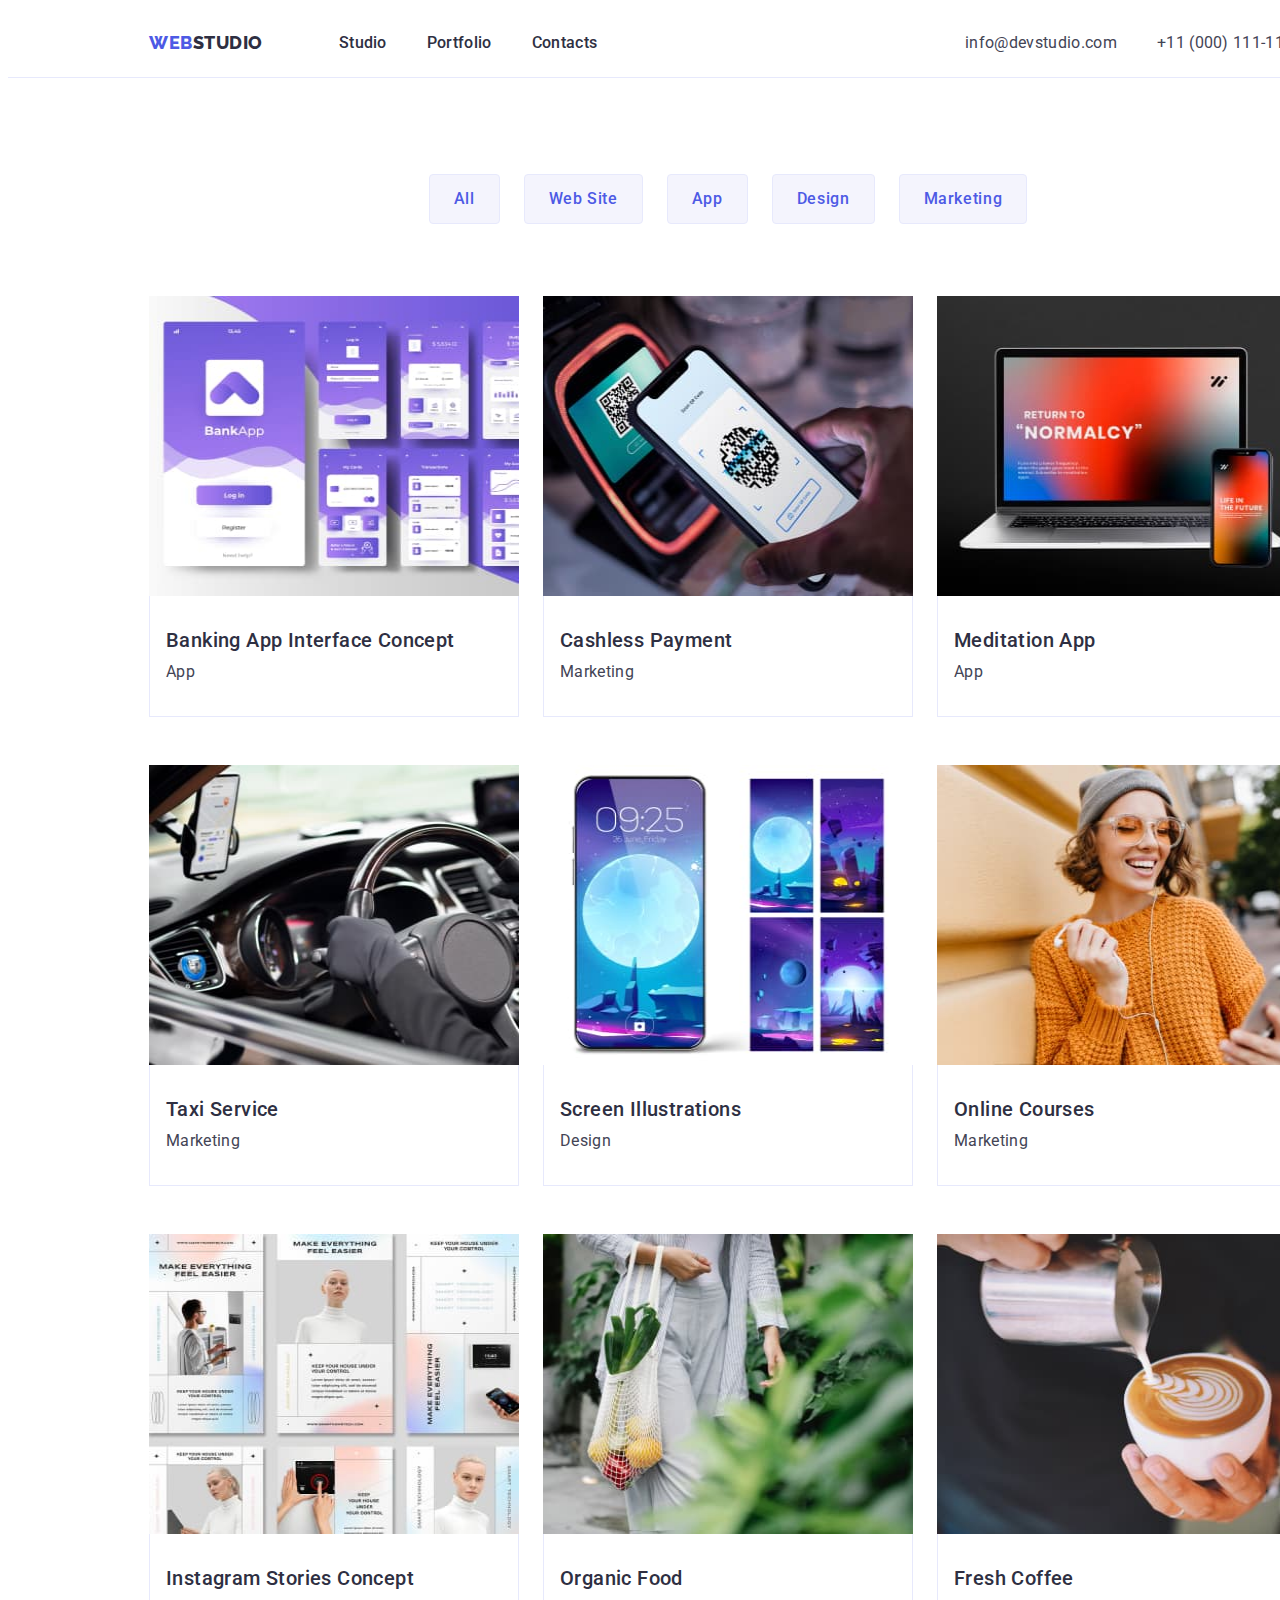
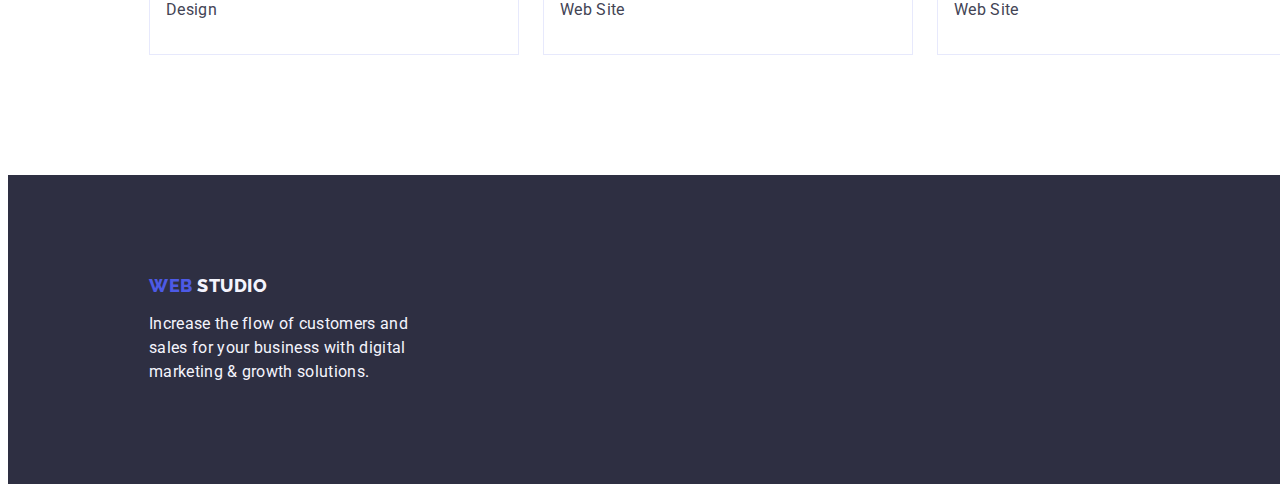
==== portfolio.html @ 7fe87ee4 "StartHW4" ====
<!DOCTYPE html>
<html lang="en">
  <head>
    <meta charset="UTF-8" />
    <meta http-equiv="X-UA-Compatible" content="IE=edge" />
    <meta name="viewport" content="width=a, initial-scale=1.0" />
    <title>Portfolio</title>
    <link rel="preconnect" href="https://fonts.googleapis.com" />
    <link rel="preconnect" href="https://fonts.gstatic.com" crossorigin />
    <link
      href="https://fonts.googleapis.com/css2?family=Raleway:wght@800&family=Roboto:wght@400;500;700;900&display=swap"
      rel="stylesheet"
    />
    <link
      rel="stylesheet"
      href="https://cdnjs.cloudflare.com/ajax/libs/modern-normalize/2.0.0/modern-normalize.min.css"
      integrity="sha512-4xo8blKMVCiXpTaLzQSLSw3KFOVPWhm/TRtuPVc4WG6kUgjH6J03IBuG7JZPkcWMxJ5huwaBpOpnwYElP/m6wg=="
      crossorigin="anonymous"
      referrerpolicy="no-referrer"
    />
    <link rel="stylesheet" href="./css/styles.css" />
  </head>
  <body>
    <header class="header">
      <div class="container header-container">
        <nav class="header-navigation">
          <a class="header-logo link" href="./portfolio.html"
            >Web <span class="header-logo-span">Studio</span></a
          >
          <ul class="header-list list">
            <li><a class="header-link link" href="./index.html">Studio</a></li>
            <li>
              <a class="header-link link" href="./portfolio.html">Portfolio</a>
            </li>
            <li><a class="header-link link" href="">Contacts</a></li>
          </ul>
        </nav>
        <address class="header-contacts">
          <ul class="header-contacts-list list">
            <li>
              <a
                class="header-contact-link link"
                href="mailto:info@devstudio.com"
                >info@devstudio.com</a
              >
            </li>
            <li>
              <a class="header-contact-link link" href="tel:+110001111111"
                >+11 (000) 111-11-11</a
              >
            </li>
          </ul>
        </address>
      </div>
    </header>
    <main>
      <section class="portfolio-section">
        <div class="container">
          <h1 class="vissually-hidden" >Navigation</h1>
          <ul class="portfolio-list-btn list">
            <li>
              <button type="button" class="portfolio-btn">All</button>
            </li>
            <li>
              <button type="button" class="portfolio-btn">Web Site</button>
            </li>
            <li>
              <button type="button" class="portfolio-btn">App</button>
            </li>
            <li>
              <button type="button" class="portfolio-btn">Design</button>
            </li>
            <li>
              <button type="button" class="portfolio-btn">Marketing</button>
            </li>
          </ul>

          <ul class="portfolio-list list">
            <li class="item" >
              <a href="" class="link">
                <img
                  src="./images/portfoliosect2img1.jpg"
                  alt="Banking App"
                  width="360"
                  height="300"
                />
                <div class="portfolio-list-item" >
                <h2 class="portfolio-bottom-title">
                  Banking App Interface Concept
                </h2>
                <p class="portfolio-text">App</p>
              </div>
              </a>
            </li>
            <li class="item" >
              <a href="" class="link">
                <img
                  src="./images/portfoliosect2img2.jpg"
                  alt="Cashless Payment"
                  width="360"
                  height="300"
                />
                <div class="portfolio-list-item" >
                <h2 class="portfolio-bottom-title">Cashless Payment</h2>
                <p class="portfolio-text">Marketing</p>
              </div>
              </a>
            </li>
            <li class="item" >
              <a href="" class="link">
                <img
                  src="./images/portfoliosect2img3.jpg"
                  alt="Meditation App"
                  width="360"
                  height="300"
                />
                <div class="portfolio-list-item" >
                <h2 class="portfolio-bottom-title">Meditation App</h2>
                <p class="portfolio-text">App</p>
              </div>
              </a>
            </li>
            <li class="item" >
              <a href="" class="link">
                <img
                  src="./images/portfoliosect3img1.jpg"
                  alt="Taxi Service"
                  width="360"
                  height="300"
                />
                <div class="portfolio-list-item" >
                <h2 class="portfolio-bottom-title">Taxi Service</h2>
                <p class="portfolio-text">Marketing</p>
              </div>
              </a>
            </li>
            <li class="item" >
              <a href="" class="link">
                <img
                  src="./images/portfoliosect3img2.jpg"
                  alt="Screen Illustrations"
                  width="360"
                  height="300"
                />
                <div class="portfolio-list-item" >
                <h2 class="portfolio-bottom-title">Screen Illustrations</h2>
                <p class="portfolio-text">Design</p>
              </div>
              </a>
            </li>
            <li class="item" >
              <a href="" class="link">
                <img
                  src="./images/portfoliosect3img3.jpg"
                  alt="Online Courses"
                  width="360"
                  height="300"
                />
                <div class="portfolio-list-item" >
                <h2 class="portfolio-bottom-title">Online Courses</h2>
                <p class="portfolio-text">Marketing</p>
              </div>
              </a>
            </li>
            <li class="item" >
              <a href="" class="link">
                <img
                  src="./images/portfoliosect4img1.jpg"
                  alt="Design"
                  width="360"
                  height="300"
                />
                <div class="portfolio-list-item" >
                <h2 class="portfolio-bottom-title">
                  Instagram Stories Concept
                </h2>
                <p class="portfolio-text">Design</p>
              </div>
              </a>
            </li>
            <li class="item" >
              <a href="" class="link">
                <img
                  src="./images/portfoliosect4img2.jpg"
                  alt="Web Site"
                  width="360"
                  height="300"
                />
                <div class="portfolio-list-item" >
                <h2 class="portfolio-bottom-title">Organic Food</h2>
                <p class="portfolio-text">Web Site</p>
              </div>
              </a>
            </li>
            <li class="item" >
              <a href="" class="link">
                <img
                  src="./images/portfoliosect4img3.jpg"
                  alt="Web Site"
                  width="360"
                  height="300"
                />
                <div class="portfolio-list-item" >
                <h2 class="portfolio-bottom-title">Fresh Coffee</h2>
                <p class="portfolio-text">Web Site</p>
              </div>
              </a>
            </li>
          </ul>
        </div>
      </section>
    </main>
    <footer class="footer">
      <div class="container">
        <a class="footer-logo link" href="./index.html"
          >Web <span class="footer-logo-span">Studio</span></a
        >
        <p class="footer-text">
          Increase the flow of customers and sales for your business with
          digital marketing & growth solutions.
        </p>
      </div>
    </footer>
  </body>
</html>
---- css/styles.css ----
body{
    font-family: 'Roboto', sans-serif;
    color: #434455;
    background-color: #ffffff;
    width: 1440px;

}

:root{
    --first-title-color: #2E2F42;
    --logo-color: #404BBF;
    --page-color: #ffffff;
    --background-color: #F4F4FD;
    --btn-color:#4D5AE5;
    --text-color:#434455;

}
.container{
width: 1158px;
padding-left: 15px;
padding-right: 15px;
margin: 0 auto;
}
p,
h1,
h2,
h3,
h4,
h5,
h6 {
  margin: 0;
}

ul,
ol {
  margin: 0;
  padding: 0;
}
.vissually-hidden{
    position: absolute;
    width: 1px;
    height: 1px;
    margin: -1px;
    border: 0;
    padding: 0;
    white-space: nowrap;
    clip-path: inset(100%);
    clip: rect(0 0 0 0);
    overflow: hidden;
}
img{
    display: block;
    min-width: 100%;
    min-height: auto;
}


/** ----------------------------------HEADER ---------------------------**/
.header-container{
    display: flex;
    align-items: center;
   
}
.header-navigation{
    display: flex;
    align-items: center;
}
.header{
    border-bottom: 1px solid #e7e9fc;
}

.header-list{
    display: flex;
    flex-direction: row;
    align-items: flex-start;
    padding: 0px;
    gap: 40px;
}

.header-logo{
    font-family: 'Raleway', sans-serif;
    font-weight: 800;
    font-size: 18px;
    line-height: 1.17;
    letter-spacing: 0.03em;
    text-transform: uppercase;
    display: flex;
    align-items: center;
    color: var(--btn-color);
    margin-right: 76px;
    margin-bottom: 24px;
    margin-top: 24px;
}


.header-logo-span{
    font-family: 'Raleway', sans-serif;
    font-weight: 800;
    font-size: 18px;
    line-height: 1.17;
    letter-spacing: 0.03em;
    text-transform: uppercase;
    display: flex;
    align-items: center;
    color: var(--first-title-color);
}
.link{
    text-decoration: none;
}
.list{
    list-style: none;  
}
.header-link{
    font-weight: 500;
    font-size: 16px;
    line-height: 1.50;
    letter-spacing: 0.02em;
    color: var(--first-title-color);
    padding-top: 24px;
    padding-bottom: 24px;
}
.header-link:hover{
    color: var(--logo-color);
}
.header-link:focus{
    color:var(--logo-color); 
}

.header-contacts{
    font-style: normal;
    margin-left: auto;
}
.header-contact-link{
font-size: 16px;
line-height: 1.50;
letter-spacing: 0.02em;
color: var(--text-color);
padding-top: 24px;
padding-bottom: 24px;
}
.header-contacts-list{
    display: flex;
    gap: 40px;

}
.header-contact-link:hover{
    color:var(--logo-color); 
}
.header-contact-link:focus{
    color:var(--logo-color); 
}

/* First section solution */

.solutions-section{

background-color: var(--first-title-color);
padding-top: 188px;
padding-bottom: 188px;
background-image: url(../images/StudioBG.jpg);
}

.solutions-title{
    font-size: 56px;
    line-height: 1.07;
    text-align: center;
    letter-spacing: 0.02em;
    color:var(--page-color);
    max-width: 496px;
    min-height: 120px;
margin-right: auto;
margin-left: auto;
margin-bottom: 48px;
}
.solutions-container{
display: flex;
flex-direction: column;

}

.solutions-btn{
    font-family: 'Roboto', sans-serif;
    font-weight: 500;
    font-size: 16px;
    line-height: 1.5;
    align-items: center;
    letter-spacing: 0.04em;
    color:#ffffff;
    background-color: var(--btn-color);
    cursor: pointer;
    min-width: 169px;
    height: 56px;
    margin-right: auto;
margin-left: auto;
border-radius: 4px;
border: none;
}
.solutions-btn:hover{
    background-color:var(--logo-color);
}
.solutions-btn:focus{
    background-color:var(--logo-color);
}

/* Section-Values */

.values-section{
    padding-top: 120px;
    padding-bottom: 120px;

}
.values-paragraph-list{
    width: calc((100% - 72px) / 4); 
}
.values-list{

    display: flex;
    gap: 24px;

}

.values-title{
    font-weight: 500;
    font-size: 20px;
    line-height: 1.2;
    letter-spacing: 0.02em;
    color: var(--first-title-color);
    margin-bottom: 8px;
}
.values-text{
    font-size: 16px;
    line-height: 1.5;
    letter-spacing: 0.02em;
    color: var(--text-color);

}

/* Section-ABOUT */

.about-section{
    padding-bottom: 120px;
}

.about-title{
font-size: 36px;
line-height: 1.11;
text-transform: capitalize;
text-align: center;
letter-spacing: 0.02em;
color: #2E2F42;
margin-bottom: 72px;
}

.about-list{
    display: flex;
    gap: 24px;
}
.about-item{
    width: calc((100% - 48px) / 3);  
}



/* Section-OUR Team */


.team-section{
    background:var(--background-color);  
}

.team-top-title{
font-size: 36px;
line-height: 1.11;
text-align: center;
letter-spacing: 0.02em;
text-transform: capitalize;
color: var(--first-title-color);
margin-bottom: 72px;
}
.team-bottom-title{
    font-weight: 500;
    font-size: 20px;
    line-height: 1.20;
    text-align: center;
    letter-spacing: 0.02em;
    color: var(--first-title-color);
    margin-bottom: 8px;

}
.team-profession-text{
    font-size: 16px;
    line-height: 1.5;
    text-align: center;
    letter-spacing: 0.02em;
    color: var(--text-color);
    
}
.team-background-photo{
background:var(--page-color);
}
.team-list{
display: flex;
gap: 24px;
}
.team-background-photo{
    border-radius: 0px 0px 4px 4px;
    width: calc((100% - 72px) / 4);    
}
.team-section{
    padding-bottom: 120px;
    padding-top: 120px;
}

.team-list-container{
padding: 32px 16px;
}

/* Footer */

.footer{
background-color: var(--first-title-color);
padding-top: 100px;
padding-bottom: 100px;
}


.footer-logo{
    font-family: 'Raleway', sans-serif;
    font-weight: 800;
    font-size: 18px;
    line-height: 1.17;
    display: flex;
    align-items: center;
    letter-spacing: 0.03em;
    text-transform: uppercase;
    color:var(--btn-color);
    margin-bottom: 16px;
    display: inline-block;
}
.footer-logo-span{
    font-family: 'Raleway';
    font-weight: 800;
    font-size: 18px;
    line-height: 1.17;
    display: flex;
    align-items: center;
    letter-spacing: 0.03em;
    text-transform: uppercase;
    color: var(--background-color);
    display: inline-block;
}
.footer-text{
    font-size: 16px;
    line-height: 1.5;
    letter-spacing: 0.02em;
    color:var(--background-color);
    width: 264px;
min-height: 72px;
}


/* Portfolio */

/* portfolio-btn */

.portfolio-btn{
    font-family: 'Roboto', sans-serif;
 font-weight: 500;
font-size: 16px;
line-height: 1.5 ;
display: flex;
flex-direction: row;
justify-content: center;
align-items: center;
padding: 12px 24px;
text-align: center;
letter-spacing: 0.04em;
color: var(--btn-color);
background:var(--background-color);
cursor: pointer;
border: 1px solid #E7E9FC;
border-radius: 4px;
}
.portfolio-list-btn{
display: flex;
flex-direction: row;
align-items: flex-start;
padding: 0px;
gap: 24px;
justify-content: center;
margin-bottom: 72px;
}
.portfolio-btn:hover{
background-color: #404BBF;
color: #ffffff;
border: 1px solid transparent;

}
.portfolio-btn:focus{
background-color: #404BBF;
color: #ffffff;
border: 1px solid transparent;

}
.portfolio-section{
    padding-top: 96px;
    padding-bottom: 120px;
}


.portfolio-bottom-title{
font-weight: 500;
font-size: 20px;
line-height: 1.20;
letter-spacing: 0.02em;
color: var(--first-title-color);
margin-bottom: 8px;
}
.portfolio-text{
    font-size: 16px;
    line-height: 1.50;
    letter-spacing: 0.02em;
    color: var(--text-color);
}
.portfolio-list{
    display: flex;
    flex-wrap: wrap;
    grid-gap: 48px 24px;

}
.item{
    width: calc((100% - 48px) / 3);
}
.portfolio-list-item{
padding: 32px 16px;
border: 1px solid #e7e9fc; 
border-top: none;
}
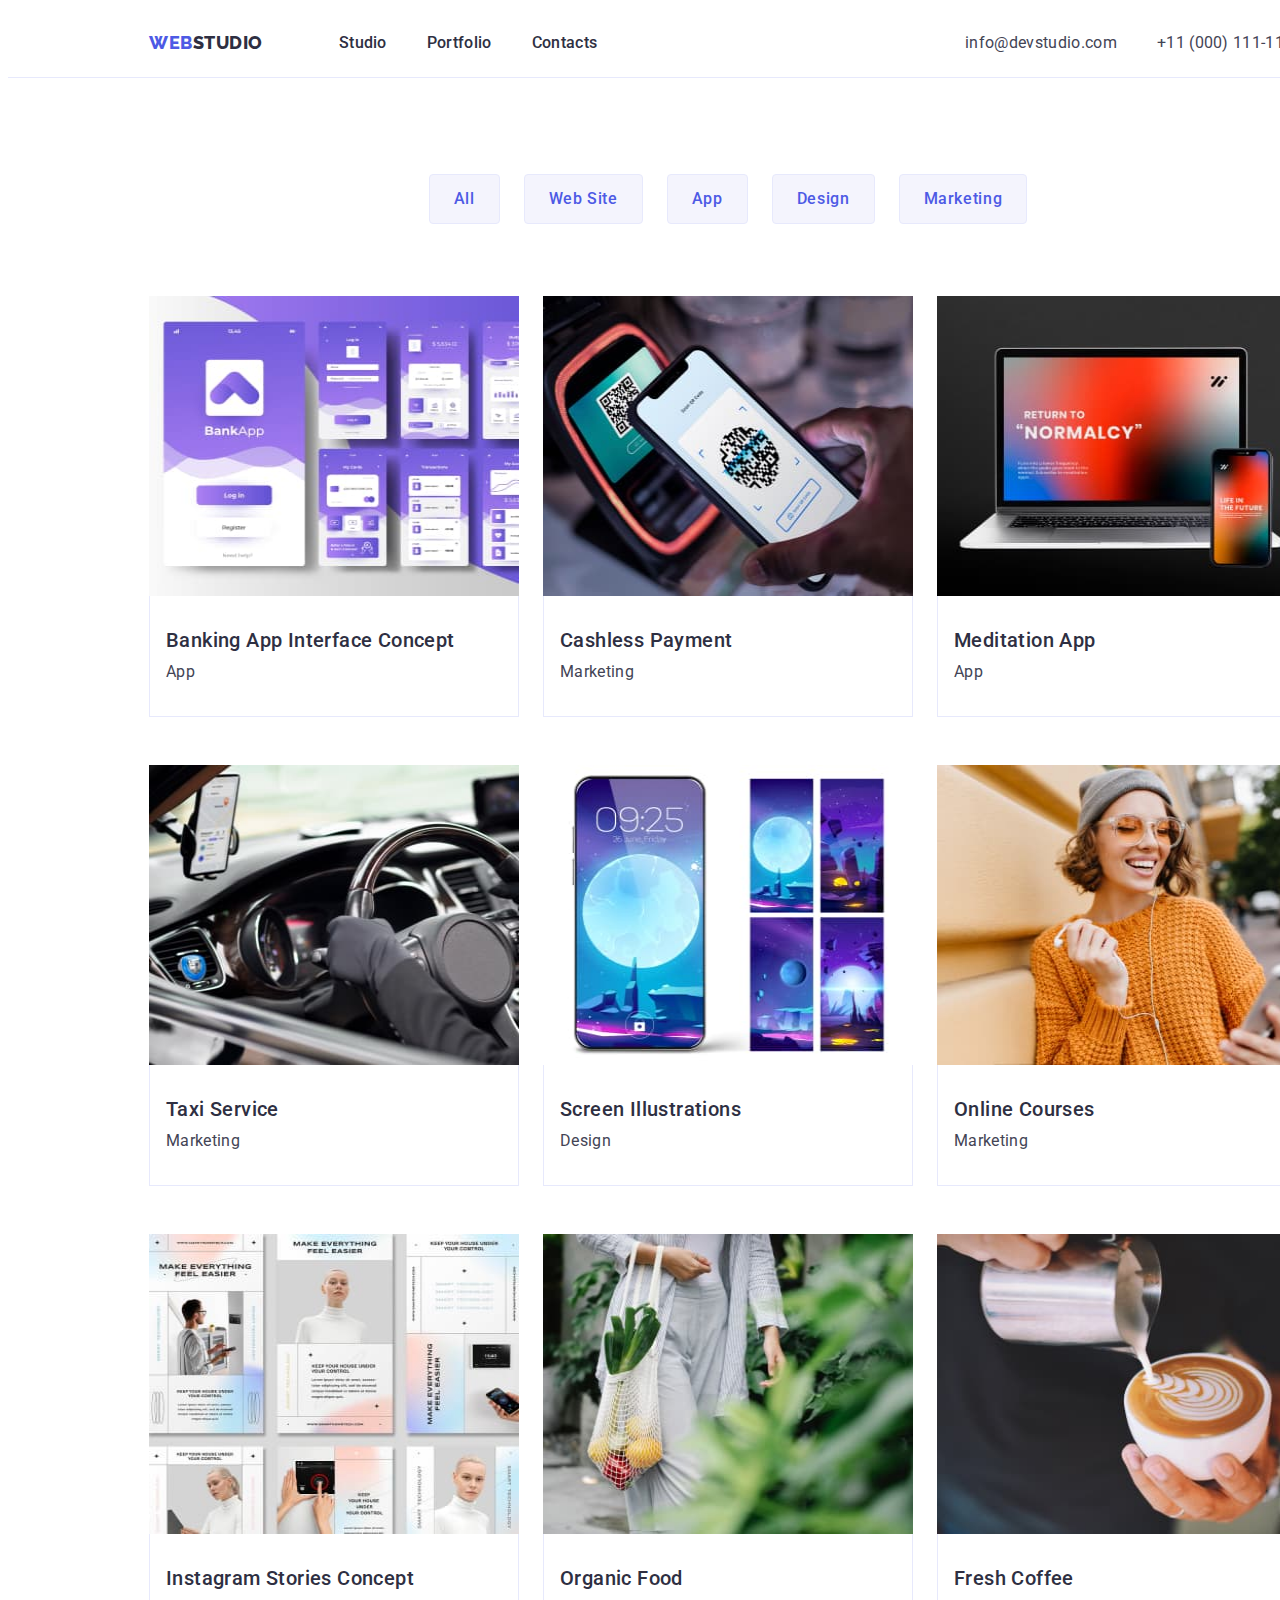
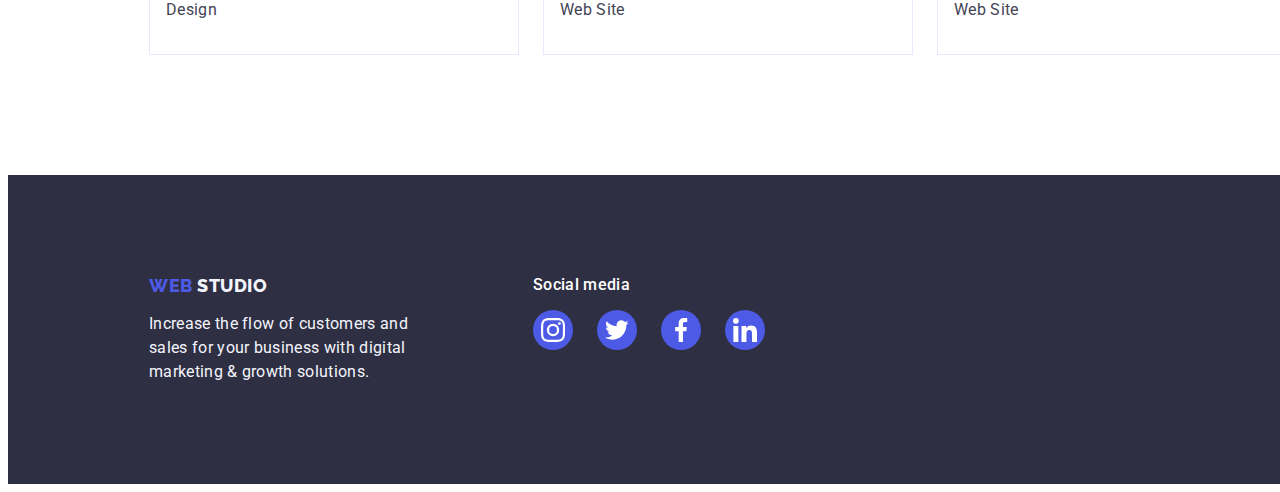
==== commit fd2d4218: "Final2" ====
--- a/portfolio.html
+++ b/portfolio.html
@@ -211,14 +211,49 @@
       </section>
     </main>
     <footer class="footer">
-      <div class="container">
-        <a class="footer-logo link" href="./index.html"
-          >Web <span class="footer-logo-span">Studio</span></a
-        >
-        <p class="footer-text">
-          Increase the flow of customers and sales for your business with
-          digital marketing & growth solutions.
-        </p>
+      <div class="container footer-container">
+        <div>
+          <a class="footer-logo link" href="./portfolio.html"
+            >Web <span class="footer-logo-span">Studio</span></a
+          >
+          <p class="footer-text">
+            Increase the flow of customers and sales for your business with
+            digital marketing & growth solutions.
+          </p>
+        </div>
+        <div class="social-div">
+          <h3 class="footer-social-title">Social media</h3>
+          <ul class="footer-logo-list list">
+            <li class="footer-list-item">
+              <a href="" class="footer-link link">
+                <svg class="footer-logo-social" width="24" height="24">
+                  <use href="./images/icons.svg#icon-instagram"></use>
+                </svg>
+              </a>
+            </li>
+            <li class="footer-list-item">
+              <a href="" class="footer-link link">
+                <svg class="footer-logo-social" width="24" height="24">
+                  <use href="./images/icons.svg#icon-twitter"></use>
+                </svg>
+              </a>
+            </li>
+            <li class="footer-list-item">
+              <a href="" class="footer-link link">
+                <svg class="footer-logo-social" width="24" height="24">
+                  <use href="./images/icons.svg#icon-facebook"></use>
+                </svg>
+              </a>
+            </li>
+            <li class="footer-list-item">
+              <a href="" class="footer-link link">
+                <svg class="footer-logo-social" width="24" height="24">
+                  <use href="./images/icons.svg#icon-linkedin"></use>
+                </svg>
+              </a>
+            </li>
+          </ul>
+        </div>
       </div>
     </footer>
   </body>
--- a/css/styles.css
+++ b/css/styles.css
@@ -154,11 +154,11 @@
 /* First section solution */
 
 .solutions-section{
-
-background-color: var(--first-title-color);
 padding-top: 188px;
 padding-bottom: 188px;
-background-image: url(../images/StudioBG.jpg);
+background-image: linear-gradient(rgba(46, 47, 66, 0.7), rgba(46, 47, 66, 0.7)), url(../images/StudioBG.jpg);
+background-repeat: no-repeat;
+
 }
 
 .solutions-title{
@@ -214,10 +214,21 @@
     width: calc((100% - 72px) / 4); 
 }
 .values-list{
-
     display: flex;
     gap: 24px;
-
+}
+.icon-container{
+width: 264px;
+height: 112px;
+background: #F4F4FD;
+border-radius: 4px;
+margin-bottom: 8px;
+display: flex;
+justify-content: center;
+align-content: center;
+}
+.values-icon{
+    align-self:center;
 }
 
 .values-title{
@@ -298,6 +309,8 @@
 }
 .team-background-photo{
 background:var(--page-color);
+box-shadow: 0px 1px 6px rgba(46, 47, 66, 0.08), 0px 1px 1px rgba(46, 47, 66, 0.16), 0px 2px 1px rgba(46, 47, 66, 0.08);
+border-radius: 0px 0px 4px 4px
 }
 .team-list{
 display: flex;
@@ -315,6 +328,84 @@
 .team-list-container{
 padding: 32px 16px;
 }
+.social-list{
+    display: flex;
+    justify-content: center;
+    align-content: center;
+    gap: 24px;
+    margin-top: 8px;
+
+}
+.social-list-item{
+width: 40px;
+height: 40px;
+}
+.social-link{
+    width: 100%;
+    height: 100%;
+    display: flex;
+    justify-content: center;
+    align-items: center;
+    border-radius: 50%;
+    background-color:#4D5AE5;
+}
+.social-icon{
+    fill: #F4F4FD;
+}
+.social-link:hover{
+    background-color: #31D0AA;
+}
+.social-link:focus{
+    background-color: #31D0AA;
+}
+
+/* Customers-section */
+
+.customer-section{
+ padding-top: 120px;
+padding-bottom: 120px;
+}
+.customer-title{
+    font-size: 36px;
+    line-height: 1,11;
+    text-align: center;
+    letter-spacing: 0.02em;
+    text-transform: capitalize;
+    color: #2E2F42;
+    margin-bottom: 72px;
+
+}
+.customer-list{
+    display: flex;
+    justify-content: center;
+    align-items: center;
+    gap: 24px;
+}
+.customers-list-icons{
+    width: 168px;
+    height: 88px;
+}
+.custumer-link{
+    width: 100%;
+    height: 100%;
+    display: flex;
+    justify-content: center;
+    align-items: center;
+    border: 1px solid #8E8F99;
+    border-radius: 4px;
+}
+.customers-icon { 
+fill:#8E8F99;
+
+}
+.custumer-link:hover{
+    border-color: #404BBF;
+}
+.custumer-link:hover .customers-icon{
+    fill: #404BBF;
+}
+
+
 
 /* Footer */
 
@@ -322,6 +413,9 @@
 background-color: var(--first-title-color);
 padding-top: 100px;
 padding-bottom: 100px;
+}
+.footer-container{
+    display: flex;
 }
 
 
@@ -358,6 +452,47 @@
     width: 264px;
 min-height: 72px;
 }
+.footer-social-title{
+    font-weight: 500;
+    font-size: 16px;
+    line-height: 1,5;
+    letter-spacing: 0.02em;
+    color: #FFFFFF;
+margin-bottom: 16px;
+}
+.social-div{
+    margin-left: 120px;
+}
+.footer-logo-list{
+    display: flex;
+    justify-content: start;
+    align-items: center;
+    gap: 24px;
+}
+.footer-list-item{
+    width: 40px;
+    height: 40px;
+}
+.footer-logo-social{
+    fill: #FFFFFF;
+}
+.footer-link{
+    width: 100%;
+    height: 100%;
+    display: flex;
+    justify-content: center;
+    align-items: center;
+    border-radius: 50%;
+    background-color:#4D5AE5;
+}
+.footer-link:hover{
+    background-color: #31D0AA;
+}
+.footer-link:focus{
+    background-color: #31D0AA;
+}
+
+
 
 
 /* Portfolio */
@@ -395,12 +530,16 @@
 background-color: #404BBF;
 color: #ffffff;
 border: 1px solid transparent;
+box-shadow: 0px 1px 6px rgba(46, 47, 66, 0.8), 0px 12px 12px rgba(46, 47, 66, 0.8), 0px 12px 12px rgba(46, 47, 66, 0.08);
+border-radius: 0px 0px 4px 4px
 
 }
 .portfolio-btn:focus{
 background-color: #404BBF;
 color: #ffffff;
 border: 1px solid transparent;
+box-shadow: 0px 1px 6px rgba(46, 47, 66, 0.8), 0px 36px 36px rgba(46, 47, 66, 0.8), 0px 36px 36px rgba(46, 47, 66, 0.08);
+border-radius: 0px 0px 4px 4px
 
 }
 .portfolio-section{
@@ -432,6 +571,10 @@
 .item{
     width: calc((100% - 48px) / 3);
 }
+.item:hover{
+    box-shadow: 0px 1px 6px rgba(46, 47, 66, 0.8), 0px 1px 1px rgba(46, 47, 66, 0.8), 0px 2px 1px rgba(46, 47, 66, 0.08);
+    border-radius: 0px 0px 4px 4px
+}
 .portfolio-list-item{
 padding: 32px 16px;
 border: 1px solid #e7e9fc; 
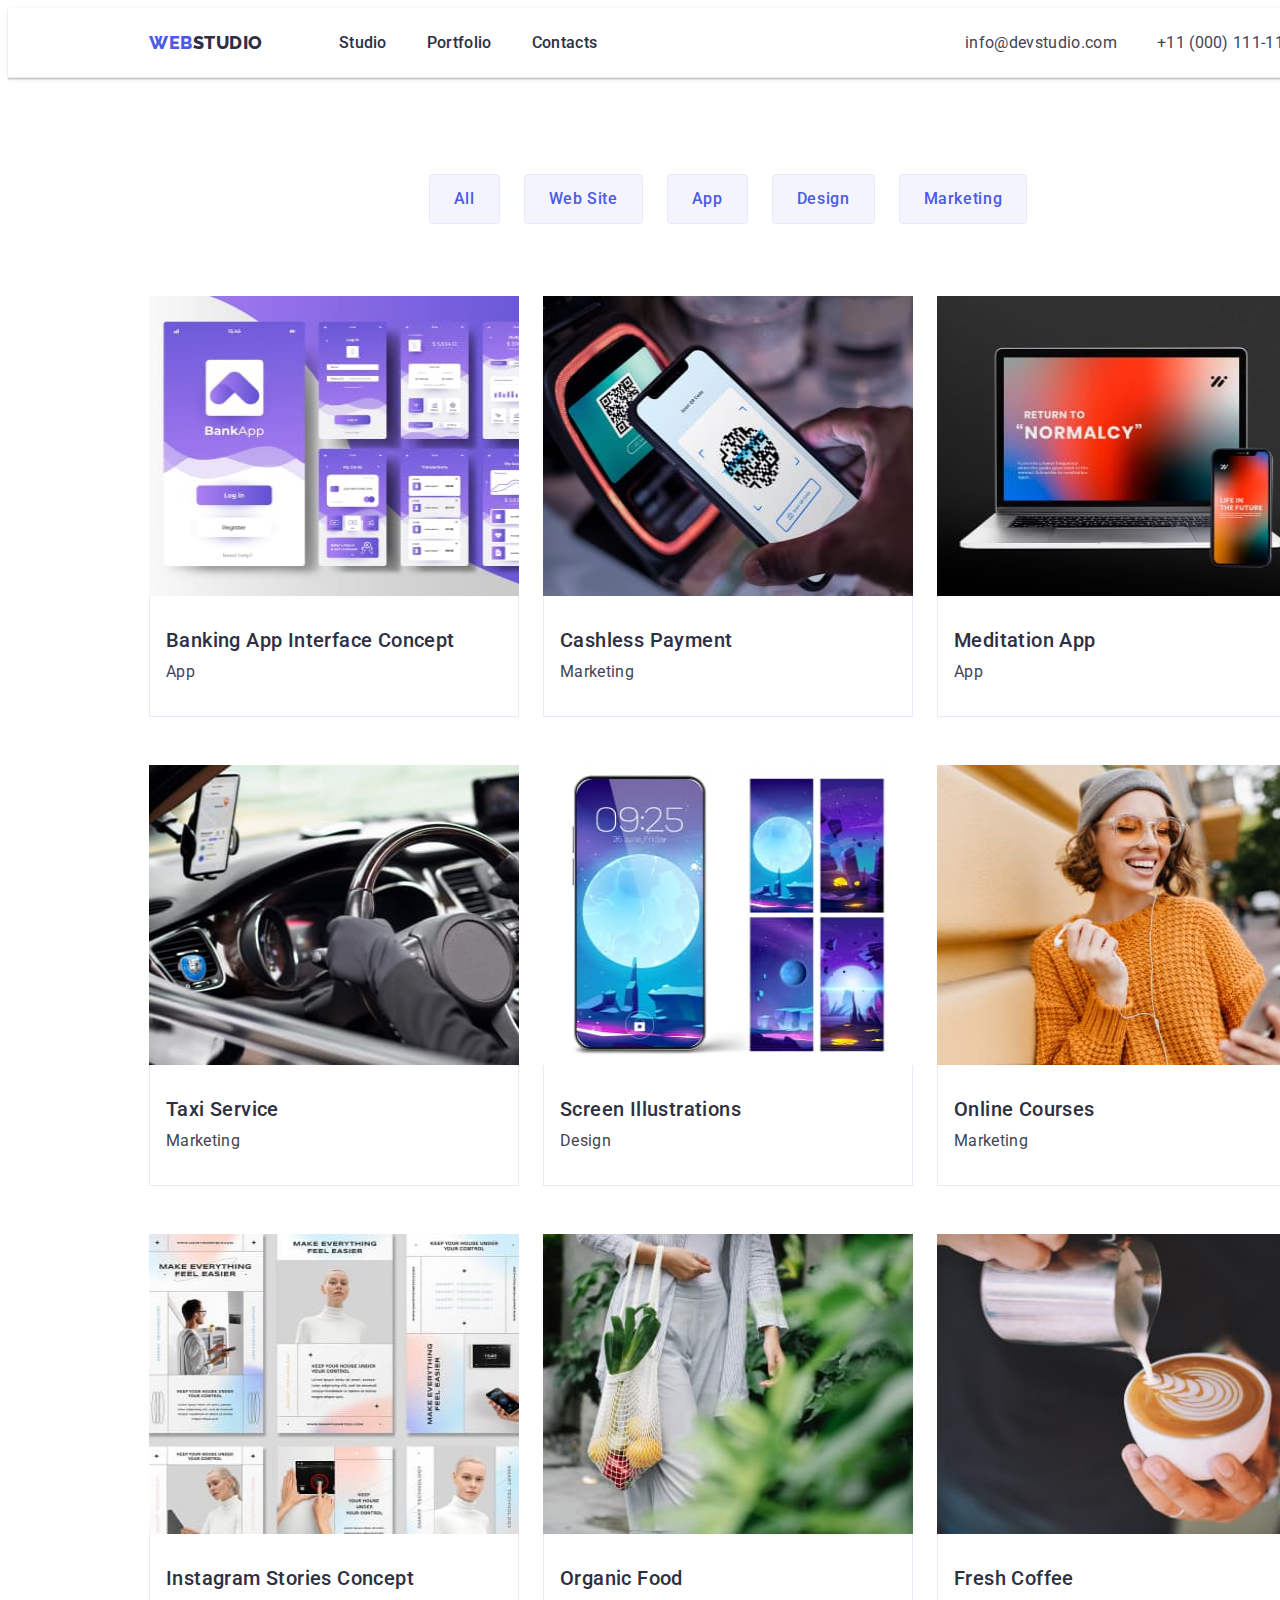
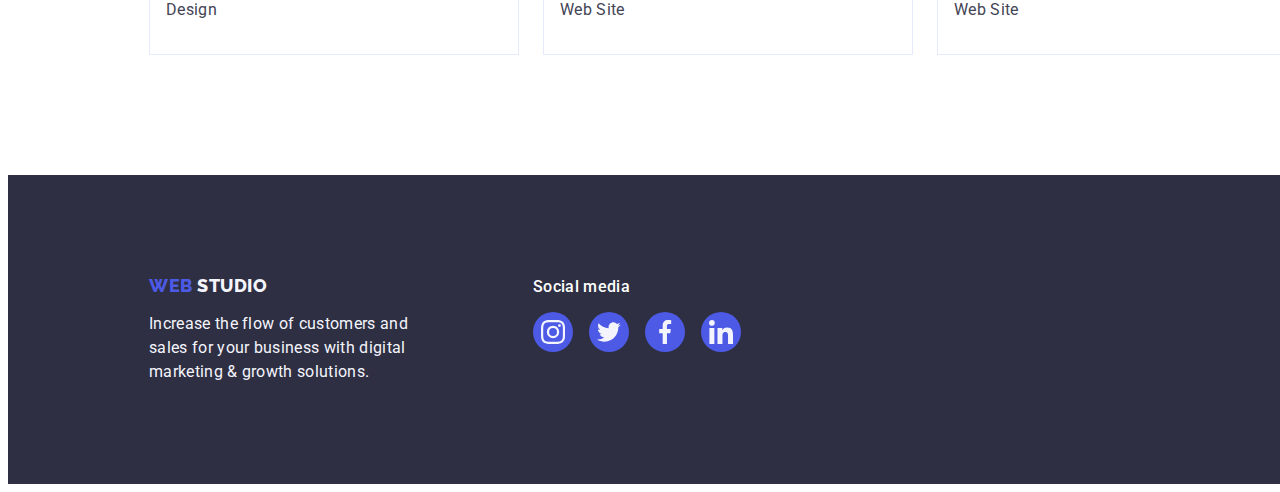
==== commit a2190d56: "Change1" ====
--- a/portfolio.html
+++ b/portfolio.html
@@ -77,7 +77,7 @@
 
           <ul class="portfolio-list list">
             <li class="item" >
-              <a href="" class="link">
+              <a href="" class="portfolio-link link">
                 <img
                   src="./images/portfoliosect2img1.jpg"
                   alt="Banking App"
@@ -93,7 +93,7 @@
               </a>
             </li>
             <li class="item" >
-              <a href="" class="link">
+              <a href="" class="portfolio-link link">
                 <img
                   src="./images/portfoliosect2img2.jpg"
                   alt="Cashless Payment"
@@ -107,7 +107,7 @@
               </a>
             </li>
             <li class="item" >
-              <a href="" class="link">
+              <a href="" class="portfolio-link link">
                 <img
                   src="./images/portfoliosect2img3.jpg"
                   alt="Meditation App"
@@ -121,7 +121,7 @@
               </a>
             </li>
             <li class="item" >
-              <a href="" class="link">
+              <a href="" class="portfolio-link link">
                 <img
                   src="./images/portfoliosect3img1.jpg"
                   alt="Taxi Service"
@@ -135,7 +135,7 @@
               </a>
             </li>
             <li class="item" >
-              <a href="" class="link">
+              <a href="" class="portfolio-link link">
                 <img
                   src="./images/portfoliosect3img2.jpg"
                   alt="Screen Illustrations"
@@ -149,7 +149,7 @@
               </a>
             </li>
             <li class="item" >
-              <a href="" class="link">
+              <a href="" class="portfolio-link link">
                 <img
                   src="./images/portfoliosect3img3.jpg"
                   alt="Online Courses"
@@ -163,7 +163,7 @@
               </a>
             </li>
             <li class="item" >
-              <a href="" class="link">
+              <a href="" class="portfolio-link link">
                 <img
                   src="./images/portfoliosect4img1.jpg"
                   alt="Design"
@@ -179,7 +179,7 @@
               </a>
             </li>
             <li class="item" >
-              <a href="" class="link">
+              <a href="" class="portfolio-link link">
                 <img
                   src="./images/portfoliosect4img2.jpg"
                   alt="Web Site"
@@ -193,7 +193,7 @@
               </a>
             </li>
             <li class="item" >
-              <a href="" class="link">
+              <a href="" class="portfolio-link link">
                 <img
                   src="./images/portfoliosect4img3.jpg"
                   alt="Web Site"
@@ -222,7 +222,7 @@
           </p>
         </div>
         <div class="social-div">
-          <h3 class="footer-social-title">Social media</h3>
+          <p class="footer-social-title">Social media</p>
           <ul class="footer-logo-list list">
             <li class="footer-list-item">
               <a href="" class="footer-link link">
--- a/css/styles.css
+++ b/css/styles.css
@@ -14,6 +14,7 @@
     --background-color: #F4F4FD;
     --btn-color:#4D5AE5;
     --text-color:#434455;
+    --custumer-color:#8E8F99;
 
 }
 .container{
@@ -68,6 +69,7 @@
 }
 .header{
     border-bottom: 1px solid #e7e9fc;
+    box-shadow: 0px 2px 1px rgba(46, 47, 66, 0.08), 0px 1px 1px rgba(46, 47, 66, 0.16), 0px 1px 6px rgba(46, 47, 66, 0.08);
 }
 
 .header-list{
@@ -158,6 +160,9 @@
 padding-bottom: 188px;
 background-image: linear-gradient(rgba(46, 47, 66, 0.7), rgba(46, 47, 66, 0.7)), url(../images/StudioBG.jpg);
 background-repeat: no-repeat;
+max-width: 1440px;
+background-position: center;
+background-size: cover;
 
 }
 
@@ -225,11 +230,9 @@
 margin-bottom: 8px;
 display: flex;
 justify-content: center;
-align-content: center;
-}
-.values-icon{
-    align-self:center;
-}
+align-items: center;
+}
+
 
 .values-title{
     font-weight: 500;
@@ -353,10 +356,10 @@
     fill: #F4F4FD;
 }
 .social-link:hover{
-    background-color: #31D0AA;
+    background-color: #404bbf;
 }
 .social-link:focus{
-    background-color: #31D0AA;
+    background-color: #404bbf;
 }
 
 /* Customers-section */
@@ -367,7 +370,7 @@
 }
 .customer-title{
     font-size: 36px;
-    line-height: 1,11;
+    line-height: 1.11;
     text-align: center;
     letter-spacing: 0.02em;
     text-transform: capitalize;
@@ -391,21 +394,23 @@
     display: flex;
     justify-content: center;
     align-items: center;
-    border: 1px solid #8E8F99;
+    border: 1px solid var(--custumer-color);
     border-radius: 4px;
+    color:var(--custumer-color) ;
 }
 .customers-icon { 
-fill:#8E8F99;
+fill:currentColor;
 
 }
 .custumer-link:hover{
     border-color: #404BBF;
-}
-.custumer-link:hover .customers-icon{
-    fill: #404BBF;
-}
-
-
+    color: #404BBF;
+}
+
+.custumer-link:focus{
+    border-color: #404BBF;
+    color: #404BBF; 
+}
 
 /* Footer */
 
@@ -416,6 +421,7 @@
 }
 .footer-container{
     display: flex;
+    align-items: baseline;
 }
 
 
@@ -467,14 +473,14 @@
     display: flex;
     justify-content: start;
     align-items: center;
-    gap: 24px;
+    gap: 16px;
 }
 .footer-list-item{
     width: 40px;
     height: 40px;
 }
 .footer-logo-social{
-    fill: #FFFFFF;
+    fill: var(--background-color);
 }
 .footer-link{
     width: 100%;
@@ -530,7 +536,7 @@
 background-color: #404BBF;
 color: #ffffff;
 border: 1px solid transparent;
-box-shadow: 0px 1px 6px rgba(46, 47, 66, 0.8), 0px 12px 12px rgba(46, 47, 66, 0.8), 0px 12px 12px rgba(46, 47, 66, 0.08);
+box-shadow: 0px 3px 1px rgba(0, 0, 0, 0.1), 0px 2px 1px rgba(0, 0, 0, 0.08), 0px 2px 2px rgba(0, 0, 0, 0.12);
 border-radius: 0px 0px 4px 4px
 
 }
@@ -538,7 +544,7 @@
 background-color: #404BBF;
 color: #ffffff;
 border: 1px solid transparent;
-box-shadow: 0px 1px 6px rgba(46, 47, 66, 0.8), 0px 36px 36px rgba(46, 47, 66, 0.8), 0px 36px 36px rgba(46, 47, 66, 0.08);
+box-shadow: 0px 3px 1px rgba(0, 0, 0, 0.1), 0px 2px 1px rgba(0, 0, 0, 0.08), 0px 2px 2px rgba(0, 0, 0, 0.12);
 border-radius: 0px 0px 4px 4px
 
 }
@@ -547,7 +553,15 @@
     padding-bottom: 120px;
 }
 
-
+.portfolio-link{
+    display: block;
+}
+.portfolio-link:hover{
+    box-shadow: 0px 1px 6px rgba(46, 47, 66, 0.08), 0px 1px 1px rgba(46, 47, 66, 0.16), 0px 2px 1px rgba(46, 47, 66, 0.08); 
+}
+.portfolio-link:focus{
+    box-shadow: 0px 1px 6px rgba(46, 47, 66, 0.08), 0px 1px 1px rgba(46, 47, 66, 0.16), 0px 2px 1px rgba(46, 47, 66, 0.08); 
+}
 .portfolio-bottom-title{
 font-weight: 500;
 font-size: 20px;
@@ -571,10 +585,10 @@
 .item{
     width: calc((100% - 48px) / 3);
 }
-.item:hover{
+/* .item:hover{
     box-shadow: 0px 1px 6px rgba(46, 47, 66, 0.8), 0px 1px 1px rgba(46, 47, 66, 0.8), 0px 2px 1px rgba(46, 47, 66, 0.08);
     border-radius: 0px 0px 4px 4px
-}
+} */
 .portfolio-list-item{
 padding: 32px 16px;
 border: 1px solid #e7e9fc; 
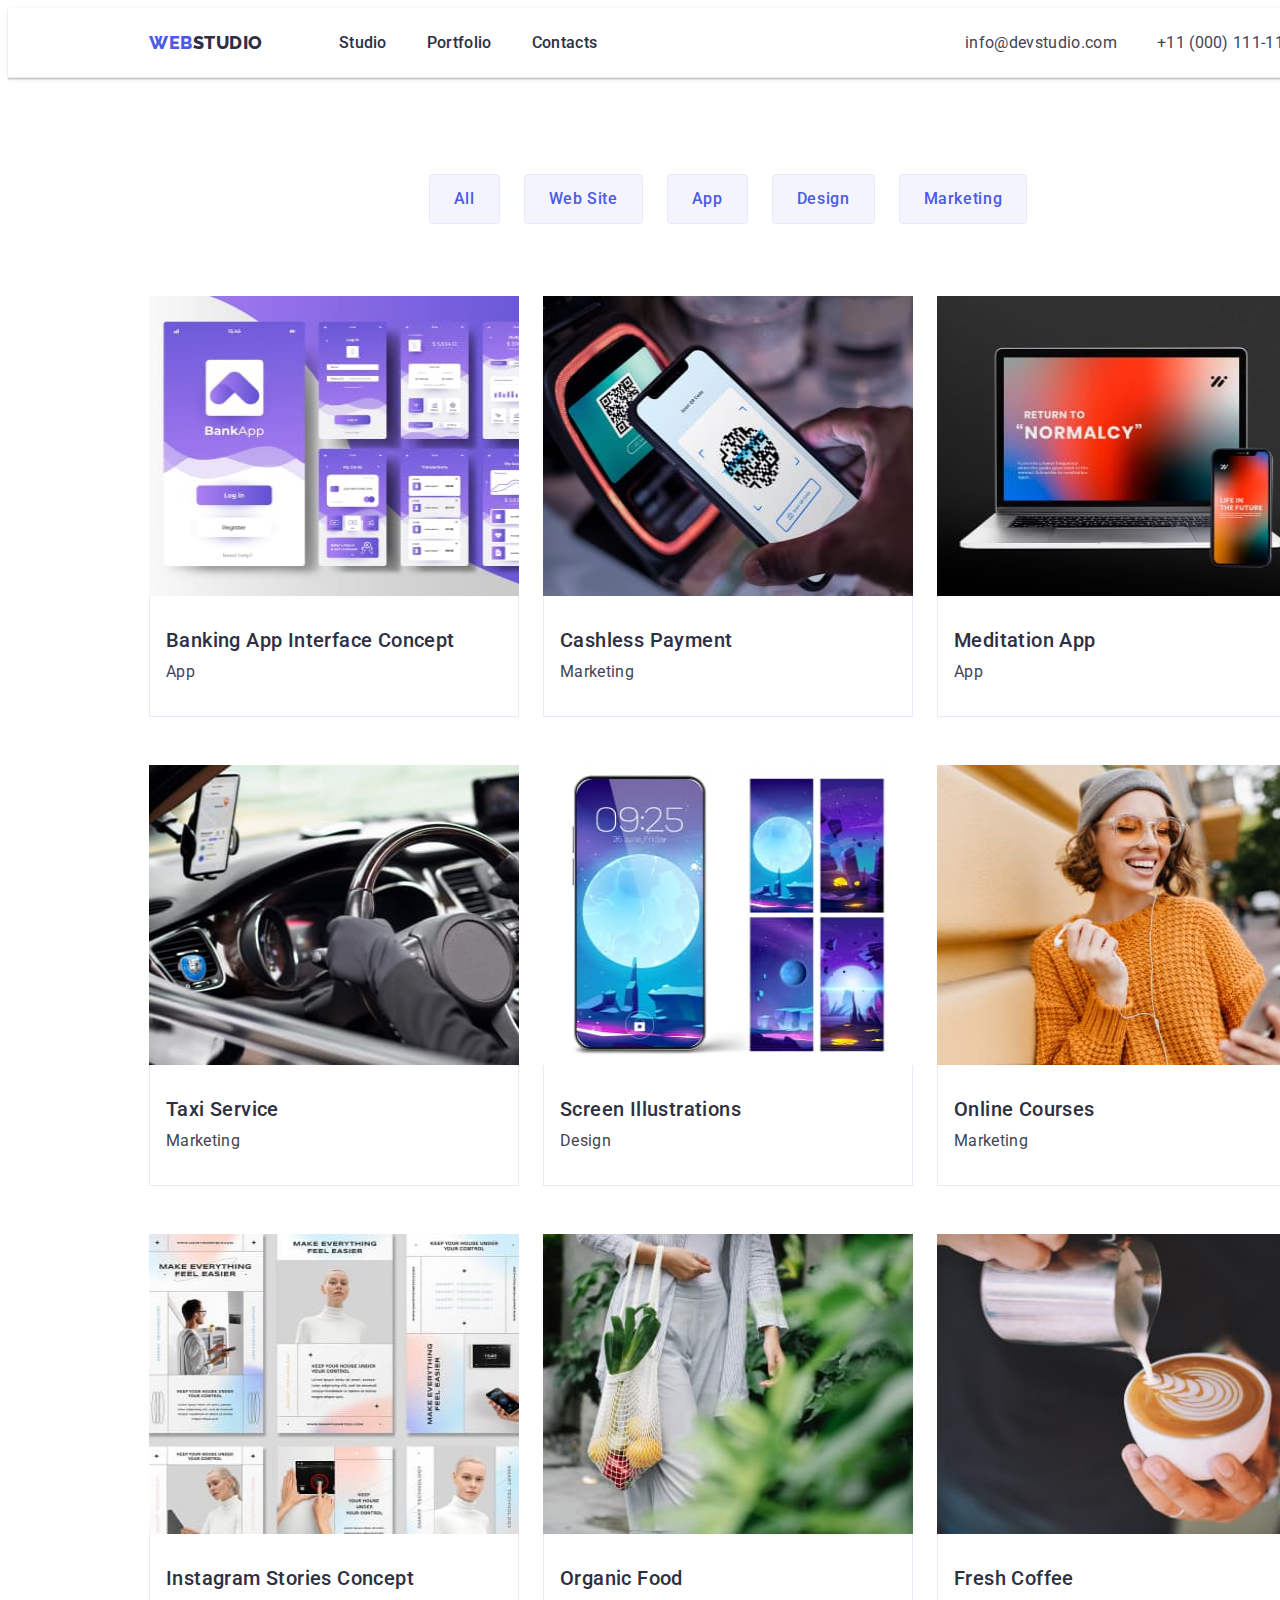
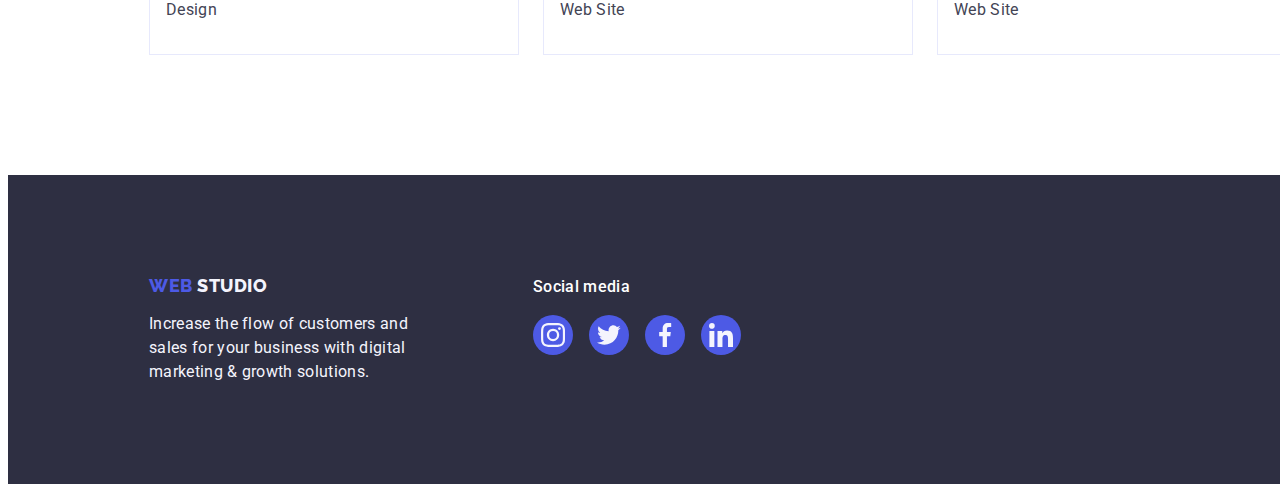
==== commit 855502a5: "Change3" ====
--- a/portfolio.html
+++ b/portfolio.html
@@ -212,7 +212,7 @@
     </main>
     <footer class="footer">
       <div class="container footer-container">
-        <div>
+        <div class="logo-footer-div">
           <a class="footer-logo link" href="./portfolio.html"
             >Web <span class="footer-logo-span">Studio</span></a
           >
--- a/css/styles.css
+++ b/css/styles.css
@@ -458,17 +458,18 @@
     width: 264px;
 min-height: 72px;
 }
+.logo-footer-div{
+    margin-right: 120px;
+}
 .footer-social-title{
     font-weight: 500;
     font-size: 16px;
-    line-height: 1,5;
+    line-height: 1.5;
     letter-spacing: 0.02em;
     color: #FFFFFF;
 margin-bottom: 16px;
 }
-.social-div{
-    margin-left: 120px;
-}
+
 .footer-logo-list{
     display: flex;
     justify-content: start;
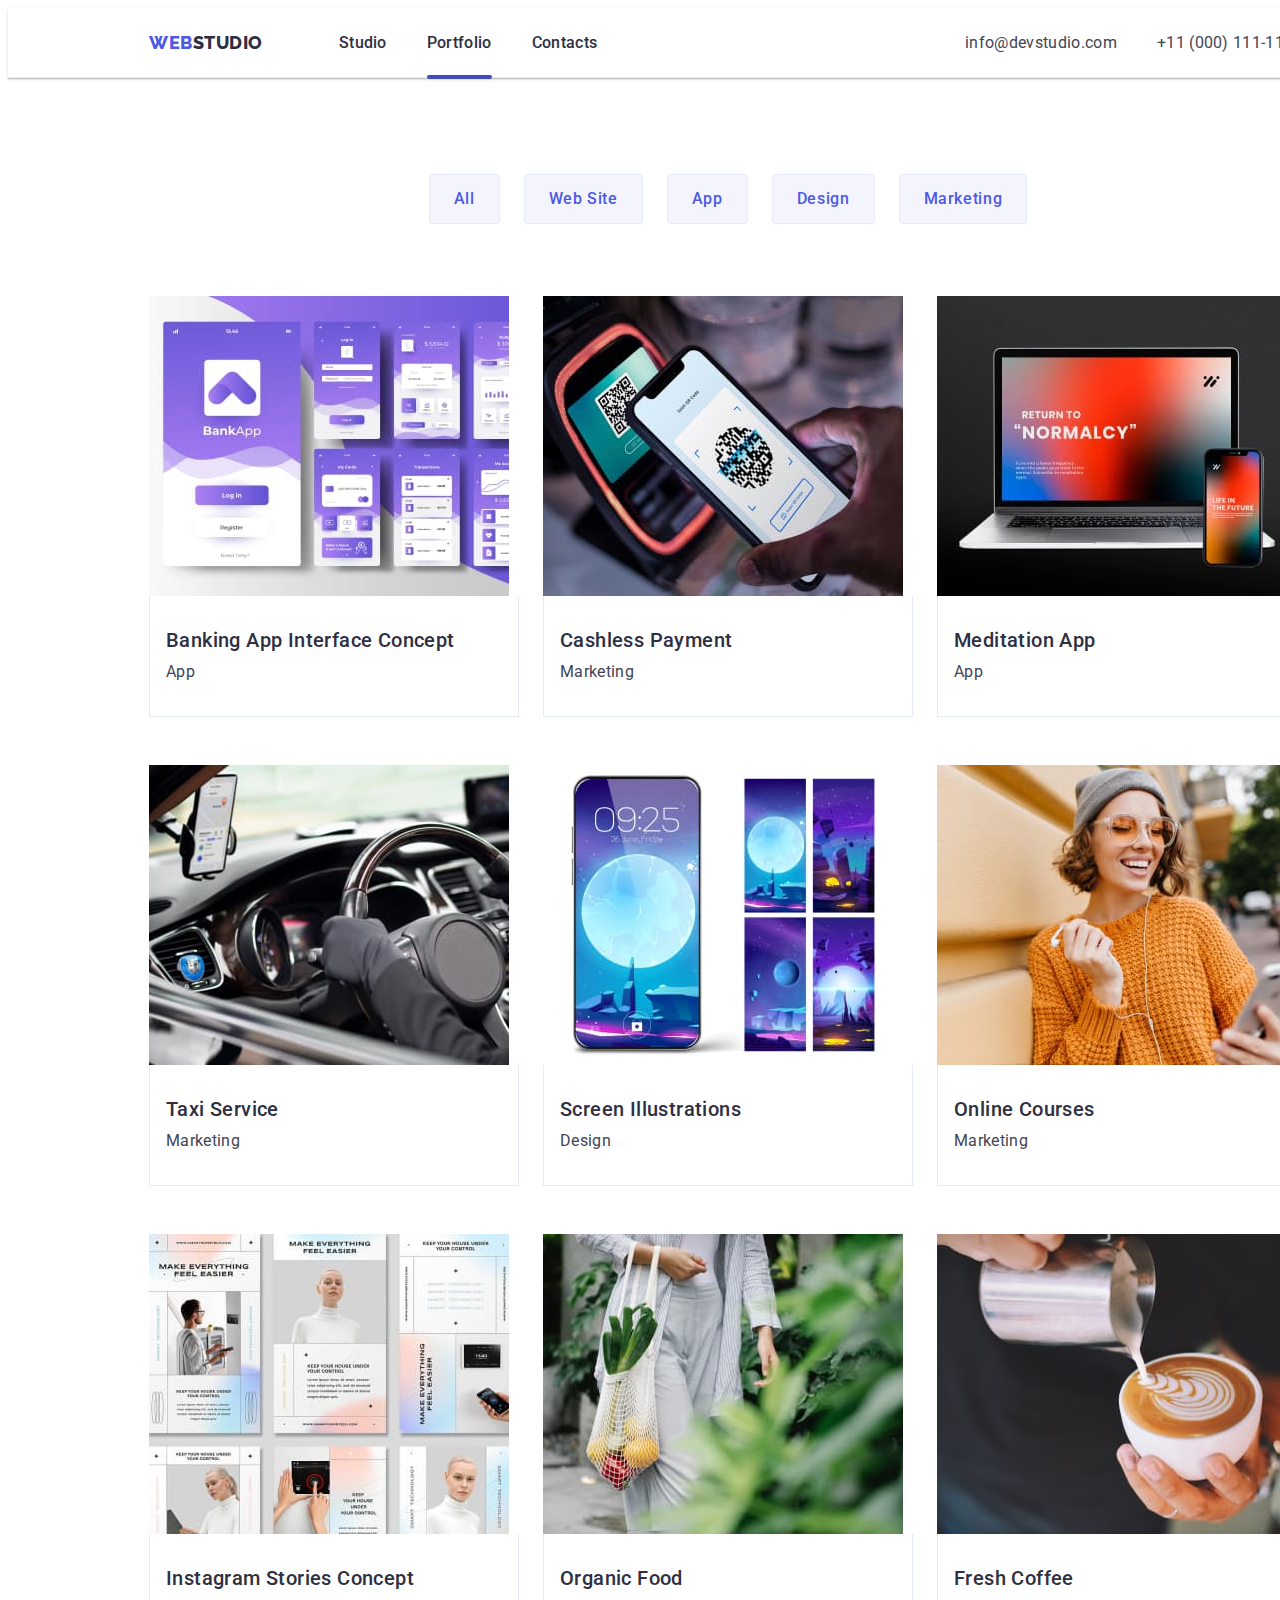
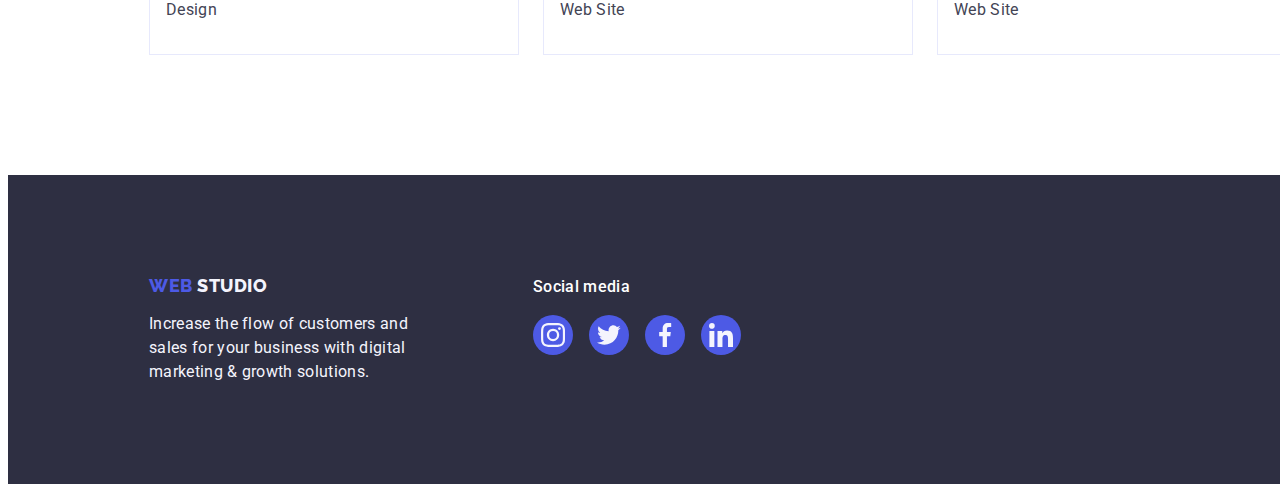
==== commit 004a35b8: "Final" ====
--- a/portfolio.html
+++ b/portfolio.html
@@ -28,11 +28,11 @@
             >Web <span class="header-logo-span">Studio</span></a
           >
           <ul class="header-list list">
-            <li><a class="header-link link" href="./index.html">Studio</a></li>
-            <li>
+            <li class="item" ><a class="header-link link" href="./index.html">Studio</a></li>
+            <li class="item current-page" >
               <a class="header-link link" href="./portfolio.html">Portfolio</a>
             </li>
-            <li><a class="header-link link" href="">Contacts</a></li>
+            <li class="item" ><a class="header-link link" href="">Contacts</a></li>
           </ul>
         </nav>
         <address class="header-contacts">
@@ -56,7 +56,7 @@
     <main>
       <section class="portfolio-section">
         <div class="container">
-          <h1 class="vissually-hidden" >Navigation</h1>
+          <h1 class="vissually-hidden">Navigation</h1>
           <ul class="portfolio-list-btn list">
             <li>
               <button type="button" class="portfolio-btn">All</button>
@@ -76,134 +76,215 @@
           </ul>
 
           <ul class="portfolio-list list">
-            <li class="item" >
-              <a href="" class="portfolio-link link">
-                <img
-                  src="./images/portfoliosect2img1.jpg"
-                  alt="Banking App"
-                  width="360"
-                  height="300"
-                />
-                <div class="portfolio-list-item" >
-                <h2 class="portfolio-bottom-title">
-                  Banking App Interface Concept
-                </h2>
-                <p class="portfolio-text">App</p>
-              </div>
-              </a>
-            </li>
-            <li class="item" >
-              <a href="" class="portfolio-link link">
-                <img
-                  src="./images/portfoliosect2img2.jpg"
-                  alt="Cashless Payment"
-                  width="360"
-                  height="300"
-                />
-                <div class="portfolio-list-item" >
-                <h2 class="portfolio-bottom-title">Cashless Payment</h2>
-                <p class="portfolio-text">Marketing</p>
-              </div>
-              </a>
-            </li>
-            <li class="item" >
-              <a href="" class="portfolio-link link">
-                <img
-                  src="./images/portfoliosect2img3.jpg"
-                  alt="Meditation App"
-                  width="360"
-                  height="300"
-                />
-                <div class="portfolio-list-item" >
-                <h2 class="portfolio-bottom-title">Meditation App</h2>
-                <p class="portfolio-text">App</p>
-              </div>
-              </a>
-            </li>
-            <li class="item" >
-              <a href="" class="portfolio-link link">
-                <img
-                  src="./images/portfoliosect3img1.jpg"
-                  alt="Taxi Service"
-                  width="360"
-                  height="300"
-                />
-                <div class="portfolio-list-item" >
-                <h2 class="portfolio-bottom-title">Taxi Service</h2>
-                <p class="portfolio-text">Marketing</p>
-              </div>
-              </a>
-            </li>
-            <li class="item" >
-              <a href="" class="portfolio-link link">
-                <img
-                  src="./images/portfoliosect3img2.jpg"
-                  alt="Screen Illustrations"
-                  width="360"
-                  height="300"
-                />
-                <div class="portfolio-list-item" >
-                <h2 class="portfolio-bottom-title">Screen Illustrations</h2>
-                <p class="portfolio-text">Design</p>
-              </div>
-              </a>
-            </li>
-            <li class="item" >
-              <a href="" class="portfolio-link link">
-                <img
-                  src="./images/portfoliosect3img3.jpg"
-                  alt="Online Courses"
-                  width="360"
-                  height="300"
-                />
-                <div class="portfolio-list-item" >
-                <h2 class="portfolio-bottom-title">Online Courses</h2>
-                <p class="portfolio-text">Marketing</p>
-              </div>
-              </a>
-            </li>
-            <li class="item" >
-              <a href="" class="portfolio-link link">
-                <img
-                  src="./images/portfoliosect4img1.jpg"
-                  alt="Design"
-                  width="360"
-                  height="300"
-                />
-                <div class="portfolio-list-item" >
-                <h2 class="portfolio-bottom-title">
-                  Instagram Stories Concept
-                </h2>
-                <p class="portfolio-text">Design</p>
-              </div>
-              </a>
-            </li>
-            <li class="item" >
-              <a href="" class="portfolio-link link">
-                <img
-                  src="./images/portfoliosect4img2.jpg"
-                  alt="Web Site"
-                  width="360"
-                  height="300"
-                />
-                <div class="portfolio-list-item" >
-                <h2 class="portfolio-bottom-title">Organic Food</h2>
-                <p class="portfolio-text">Web Site</p>
-              </div>
-              </a>
-            </li>
-            <li class="item" >
-              <a href="" class="portfolio-link link">
-                <img
-                  src="./images/portfoliosect4img3.jpg"
-                  alt="Web Site"
-                  width="360"
-                  height="300"
-                />
-                <div class="portfolio-list-item" >
-                <h2 class="portfolio-bottom-title">Fresh Coffee</h2>
-                <p class="portfolio-text">Web Site</p>
-              </div>
+            <li class="item">
+              <a href="" class="portfolio-link link">
+                <div class="image-container">
+                  <img
+                    src="./images/portfoliosect2img1.jpg"
+                    alt="Banking App"
+                    width="360"
+                    height="300"
+                  />
+                  <div class="overlay-container">
+                    <p class="overlay-text">
+                      14 Stylish and User-Friendly App Design Concepts · Task
+                      Manager App · Calorie Tracker App · Exotic Fruit Ecommerce
+                      App · Cloud Storage App
+                    </p>
+                  </div>
+                </div>
+                <div class="portfolio-list-item">
+                  <h2 class="portfolio-bottom-title">
+                    Banking App Interface Concept
+                  </h2>
+                  <p class="portfolio-text">App</p>
+                </div>
+              </a>
+            </li>
+            <li class="item">
+              <a href="" class="portfolio-link link">
+                <div class="image-container">
+                  <img
+                    src="./images/portfoliosect2img2.jpg"
+                    alt="Cashless Payment"
+                    width="360"
+                    height="300"
+                  />
+                  <div class="overlay-container">
+                    <p class="overlay-text">
+                      14 Stylish and User-Friendly App Design Concepts · Task
+                      Manager App · Calorie Tracker App · Exotic Fruit Ecommerce
+                      App · Cloud Storage App
+                    </p>
+                  </div>
+                </div>
+                <div class="portfolio-list-item">
+                  <h2 class="portfolio-bottom-title">Cashless Payment</h2>
+                  <p class="portfolio-text">Marketing</p>
+                </div>
+              </a>
+            </li>
+            <li class="item">
+              <a href="" class="portfolio-link link">
+                <div class="image-container">
+                  <img
+                    src="./images/portfoliosect2img3.jpg"
+                    alt="Meditation App"
+                    width="360"
+                    height="300"
+                  />
+                  <div class="overlay-container">
+                    <p class="overlay-text">
+                      14 Stylish and User-Friendly App Design Concepts · Task
+                      Manager App · Calorie Tracker App · Exotic Fruit Ecommerce
+                      App · Cloud Storage App
+                    </p>
+                  </div>
+                </div>
+                <div class="portfolio-list-item">
+                  <h2 class="portfolio-bottom-title">Meditation App</h2>
+                  <p class="portfolio-text">App</p>
+                </div>
+              </a>
+            </li>
+            <li class="item">
+              <a href="" class="portfolio-link link">
+                <div class="image-container">
+                  <img
+                    src="./images/portfoliosect3img1.jpg"
+                    alt="Taxi Service"
+                    width="360"
+                    height="300"
+                  />
+                  <div class="overlay-container">
+                    <p class="overlay-text">
+                      14 Stylish and User-Friendly App Design Concepts · Task
+                      Manager App · Calorie Tracker App · Exotic Fruit Ecommerce
+                      App · Cloud Storage App
+                    </p>
+                  </div>
+                </div>
+                <div class="portfolio-list-item">
+                  <h2 class="portfolio-bottom-title">Taxi Service</h2>
+                  <p class="portfolio-text">Marketing</p>
+                </div>
+              </a>
+            </li>
+            <li class="item">
+              <a href="" class="portfolio-link link">
+                <div class="image-container">
+                  <img
+                    src="./images/portfoliosect3img2.jpg"
+                    alt="Screen Illustrations"
+                    width="360"
+                    height="300"
+                  />
+                  <div class="overlay-container">
+                    <p class="overlay-text">
+                      14 Stylish and User-Friendly App Design Concepts · Task
+                      Manager App · Calorie Tracker App · Exotic Fruit Ecommerce
+                      App · Cloud Storage App
+                    </p>
+                  </div>
+                </div>
+                <div class="portfolio-list-item">
+                  <h2 class="portfolio-bottom-title">Screen Illustrations</h2>
+                  <p class="portfolio-text">Design</p>
+                </div>
+              </a>
+            </li>
+            <li class="item">
+              <a href="" class="portfolio-link link">
+                <div class="image-container">
+                  <img
+                    src="./images/portfoliosect3img3.jpg"
+                    alt="Online Courses"
+                    width="360"
+                    height="300"
+                  />
+                  <div class="overlay-container">
+                    <p class="overlay-text">
+                      14 Stylish and User-Friendly App Design Concepts · Task
+                      Manager App · Calorie Tracker App · Exotic Fruit Ecommerce
+                      App · Cloud Storage App
+                    </p>
+                  </div>
+                </div>
+                <div class="portfolio-list-item">
+                  <h2 class="portfolio-bottom-title">Online Courses</h2>
+                  <p class="portfolio-text">Marketing</p>
+                </div>
+              </a>
+            </li>
+            <li class="item">
+              <a href="" class="portfolio-link link">
+                <div class="image-container">
+                  <img
+                    src="./images/portfoliosect4img1.jpg"
+                    alt="Design"
+                    width="360"
+                    height="300"
+                  />
+                  <div class="overlay-container">
+                    <p class="overlay-text">
+                      14 Stylish and User-Friendly App Design Concepts · Task
+                      Manager App · Calorie Tracker App · Exotic Fruit Ecommerce
+                      App · Cloud Storage App
+                    </p>
+                  </div>
+                </div>
+                <div class="portfolio-list-item">
+                  <h2 class="portfolio-bottom-title">
+                    Instagram Stories Concept
+                  </h2>
+                  <p class="portfolio-text">Design</p>
+                </div>
+              </a>
+            </li>
+            <li class="item">
+              <a href="" class="portfolio-link link">
+                <div class="image-container">
+                  <img
+                    src="./images/portfoliosect4img2.jpg"
+                    alt="Web Site"
+                    width="360"
+                    height="300"
+                  />
+                  <div class="overlay-container">
+                    <p class="overlay-text">
+                      14 Stylish and User-Friendly App Design Concepts · Task
+                      Manager App · Calorie Tracker App · Exotic Fruit Ecommerce
+                      App · Cloud Storage App
+                    </p>
+                  </div>
+                </div>
+                <div class="portfolio-list-item">
+                  <h2 class="portfolio-bottom-title">Organic Food</h2>
+                  <p class="portfolio-text">Web Site</p>
+                </div>
+              </a>
+            </li>
+            <li class="item">
+              <a href="" class="portfolio-link link">
+                <div class="image-container">
+                  <img
+                    src="./images/portfoliosect4img3.jpg"
+                    alt="Web Site"
+                    width="360"
+                    height="300"
+                  />
+                  <div class="overlay-container">
+                    <p class="overlay-text">
+                      14 Stylish and User-Friendly App Design Concepts · Task
+                      Manager App · Calorie Tracker App · Exotic Fruit Ecommerce
+                      App · Cloud Storage App
+                    </p>
+                  </div>
+                </div>
+                <div class="portfolio-list-item">
+                  <h2 class="portfolio-bottom-title">Fresh Coffee</h2>
+                  <p class="portfolio-text">Web Site</p>
+                </div>
               </a>
             </li>
           </ul>
--- a/css/styles.css
+++ b/css/styles.css
@@ -1,27 +1,24 @@
-
-body{
-    font-family: 'Roboto', sans-serif;
-    color: #434455;
-    background-color: #ffffff;
-    width: 1440px;
-
-}
-
-:root{
-    --first-title-color: #2E2F42;
-    --logo-color: #404BBF;
-    --page-color: #ffffff;
-    --background-color: #F4F4FD;
-    --btn-color:#4D5AE5;
-    --text-color:#434455;
-    --custumer-color:#8E8F99;
-
-}
-.container{
-width: 1158px;
-padding-left: 15px;
-padding-right: 15px;
-margin: 0 auto;
+body {
+  font-family: "Roboto", sans-serif;
+  color: #434455;
+  background-color: #ffffff;
+  width: 1440px;
+}
+
+:root {
+  --first-title-color: #2e2f42;
+  --logo-color: #404bbf;
+  --page-color: #ffffff;
+  --background-color: #f4f4fd;
+  --btn-color: #4d5ae5;
+  --text-color: #434455;
+  --custumer-color: #8e8f99;
+}
+.container {
+  width: 1158px;
+  padding-left: 15px;
+  padding-right: 15px;
+  margin: 0 auto;
 }
 p,
 h1,
@@ -38,560 +35,664 @@
   margin: 0;
   padding: 0;
 }
-.vissually-hidden{
-    position: absolute;
-    width: 1px;
-    height: 1px;
-    margin: -1px;
-    border: 0;
-    padding: 0;
-    white-space: nowrap;
-    clip-path: inset(100%);
-    clip: rect(0 0 0 0);
-    overflow: hidden;
-}
-img{
-    display: block;
-    min-width: 100%;
-    min-height: auto;
-}
-
-
-/** ----------------------------------HEADER ---------------------------**/
-.header-container{
-    display: flex;
-    align-items: center;
-   
-}
-.header-navigation{
-    display: flex;
-    align-items: center;
-}
-.header{
-    border-bottom: 1px solid #e7e9fc;
-    box-shadow: 0px 2px 1px rgba(46, 47, 66, 0.08), 0px 1px 1px rgba(46, 47, 66, 0.16), 0px 1px 6px rgba(46, 47, 66, 0.08);
-}
-
-.header-list{
-    display: flex;
-    flex-direction: row;
-    align-items: flex-start;
-    padding: 0px;
-    gap: 40px;
-}
-
-.header-logo{
-    font-family: 'Raleway', sans-serif;
-    font-weight: 800;
-    font-size: 18px;
-    line-height: 1.17;
-    letter-spacing: 0.03em;
-    text-transform: uppercase;
-    display: flex;
-    align-items: center;
-    color: var(--btn-color);
-    margin-right: 76px;
-    margin-bottom: 24px;
-    margin-top: 24px;
-}
-
-
-.header-logo-span{
-    font-family: 'Raleway', sans-serif;
-    font-weight: 800;
-    font-size: 18px;
-    line-height: 1.17;
-    letter-spacing: 0.03em;
-    text-transform: uppercase;
-    display: flex;
-    align-items: center;
-    color: var(--first-title-color);
-}
-.link{
-    text-decoration: none;
-}
-.list{
-    list-style: none;  
-}
-.header-link{
-    font-weight: 500;
-    font-size: 16px;
-    line-height: 1.50;
-    letter-spacing: 0.02em;
-    color: var(--first-title-color);
-    padding-top: 24px;
-    padding-bottom: 24px;
-}
-.header-link:hover{
-    color: var(--logo-color);
-}
-.header-link:focus{
-    color:var(--logo-color); 
-}
-
-.header-contacts{
-    font-style: normal;
-    margin-left: auto;
-}
-.header-contact-link{
-font-size: 16px;
-line-height: 1.50;
-letter-spacing: 0.02em;
-color: var(--text-color);
-padding-top: 24px;
-padding-bottom: 24px;
-}
-.header-contacts-list{
-    display: flex;
-    gap: 40px;
-
-}
-.header-contact-link:hover{
-    color:var(--logo-color); 
-}
-.header-contact-link:focus{
-    color:var(--logo-color); 
-}
-
-/* First section solution */
-
-.solutions-section{
-padding-top: 188px;
-padding-bottom: 188px;
-background-image: linear-gradient(rgba(46, 47, 66, 0.7), rgba(46, 47, 66, 0.7)), url(../images/StudioBG.jpg);
-background-repeat: no-repeat;
-max-width: 1440px;
-background-position: center;
-background-size: cover;
-
-}
-
-.solutions-title{
-    font-size: 56px;
-    line-height: 1.07;
-    text-align: center;
-    letter-spacing: 0.02em;
-    color:var(--page-color);
-    max-width: 496px;
-    min-height: 120px;
-margin-right: auto;
-margin-left: auto;
-margin-bottom: 48px;
-}
-.solutions-container{
-display: flex;
-flex-direction: column;
-
-}
-
-.solutions-btn{
-    font-family: 'Roboto', sans-serif;
-    font-weight: 500;
-    font-size: 16px;
-    line-height: 1.5;
-    align-items: center;
-    letter-spacing: 0.04em;
-    color:#ffffff;
-    background-color: var(--btn-color);
-    cursor: pointer;
-    min-width: 169px;
-    height: 56px;
-    margin-right: auto;
-margin-left: auto;
-border-radius: 4px;
-border: none;
-}
-.solutions-btn:hover{
-    background-color:var(--logo-color);
-}
-.solutions-btn:focus{
-    background-color:var(--logo-color);
-}
-
-/* Section-Values */
-
-.values-section{
-    padding-top: 120px;
-    padding-bottom: 120px;
-
-}
-.values-paragraph-list{
-    width: calc((100% - 72px) / 4); 
-}
-.values-list{
-    display: flex;
-    gap: 24px;
-}
-.icon-container{
-width: 264px;
-height: 112px;
-background: #F4F4FD;
-border-radius: 4px;
-margin-bottom: 8px;
-display: flex;
-justify-content: center;
-align-items: center;
-}
-
-
-.values-title{
-    font-weight: 500;
-    font-size: 20px;
-    line-height: 1.2;
-    letter-spacing: 0.02em;
-    color: var(--first-title-color);
-    margin-bottom: 8px;
-}
-.values-text{
-    font-size: 16px;
-    line-height: 1.5;
-    letter-spacing: 0.02em;
-    color: var(--text-color);
-
-}
-
-/* Section-ABOUT */
-
-.about-section{
-    padding-bottom: 120px;
-}
-
-.about-title{
-font-size: 36px;
-line-height: 1.11;
-text-transform: capitalize;
-text-align: center;
-letter-spacing: 0.02em;
-color: #2E2F42;
-margin-bottom: 72px;
-}
-
-.about-list{
-    display: flex;
-    gap: 24px;
-}
-.about-item{
-    width: calc((100% - 48px) / 3);  
-}
-
-
-
-/* Section-OUR Team */
-
-
-.team-section{
-    background:var(--background-color);  
-}
-
-.team-top-title{
-font-size: 36px;
-line-height: 1.11;
-text-align: center;
-letter-spacing: 0.02em;
-text-transform: capitalize;
-color: var(--first-title-color);
-margin-bottom: 72px;
-}
-.team-bottom-title{
-    font-weight: 500;
-    font-size: 20px;
-    line-height: 1.20;
-    text-align: center;
-    letter-spacing: 0.02em;
-    color: var(--first-title-color);
-    margin-bottom: 8px;
-
-}
-.team-profession-text{
-    font-size: 16px;
-    line-height: 1.5;
-    text-align: center;
-    letter-spacing: 0.02em;
-    color: var(--text-color);
-    
-}
-.team-background-photo{
-background:var(--page-color);
-box-shadow: 0px 1px 6px rgba(46, 47, 66, 0.08), 0px 1px 1px rgba(46, 47, 66, 0.16), 0px 2px 1px rgba(46, 47, 66, 0.08);
-border-radius: 0px 0px 4px 4px
-}
-.team-list{
-display: flex;
-gap: 24px;
-}
-.team-background-photo{
-    border-radius: 0px 0px 4px 4px;
-    width: calc((100% - 72px) / 4);    
-}
-.team-section{
-    padding-bottom: 120px;
-    padding-top: 120px;
-}
-
-.team-list-container{
-padding: 32px 16px;
-}
-.social-list{
-    display: flex;
-    justify-content: center;
-    align-content: center;
-    gap: 24px;
-    margin-top: 8px;
-
-}
-.social-list-item{
-width: 40px;
-height: 40px;
-}
-.social-link{
-    width: 100%;
-    height: 100%;
-    display: flex;
-    justify-content: center;
-    align-items: center;
-    border-radius: 50%;
-    background-color:#4D5AE5;
-}
-.social-icon{
-    fill: #F4F4FD;
-}
-.social-link:hover{
-    background-color: #404bbf;
-}
-.social-link:focus{
-    background-color: #404bbf;
-}
-
-/* Customers-section */
-
-.customer-section{
- padding-top: 120px;
-padding-bottom: 120px;
-}
-.customer-title{
-    font-size: 36px;
-    line-height: 1.11;
-    text-align: center;
-    letter-spacing: 0.02em;
-    text-transform: capitalize;
-    color: #2E2F42;
-    margin-bottom: 72px;
-
-}
-.customer-list{
-    display: flex;
-    justify-content: center;
-    align-items: center;
-    gap: 24px;
-}
-.customers-list-icons{
-    width: 168px;
-    height: 88px;
-}
-.custumer-link{
-    width: 100%;
-    height: 100%;
-    display: flex;
-    justify-content: center;
-    align-items: center;
-    border: 1px solid var(--custumer-color);
-    border-radius: 4px;
-    color:var(--custumer-color) ;
-}
-.customers-icon { 
-fill:currentColor;
-
-}
-.custumer-link:hover{
-    border-color: #404BBF;
-    color: #404BBF;
-}
-
-.custumer-link:focus{
-    border-color: #404BBF;
-    color: #404BBF; 
-}
-
-/* Footer */
-
-.footer{
-background-color: var(--first-title-color);
-padding-top: 100px;
-padding-bottom: 100px;
-}
-.footer-container{
-    display: flex;
-    align-items: baseline;
-}
-
-
-.footer-logo{
-    font-family: 'Raleway', sans-serif;
-    font-weight: 800;
-    font-size: 18px;
-    line-height: 1.17;
-    display: flex;
-    align-items: center;
-    letter-spacing: 0.03em;
-    text-transform: uppercase;
-    color:var(--btn-color);
-    margin-bottom: 16px;
-    display: inline-block;
-}
-.footer-logo-span{
-    font-family: 'Raleway';
-    font-weight: 800;
-    font-size: 18px;
-    line-height: 1.17;
-    display: flex;
-    align-items: center;
-    letter-spacing: 0.03em;
-    text-transform: uppercase;
-    color: var(--background-color);
-    display: inline-block;
-}
-.footer-text{
-    font-size: 16px;
-    line-height: 1.5;
-    letter-spacing: 0.02em;
-    color:var(--background-color);
-    width: 264px;
-min-height: 72px;
-}
-.logo-footer-div{
-    margin-right: 120px;
-}
-.footer-social-title{
+.vissually-hidden {
+  position: absolute;
+  width: 1px;
+  height: 1px;
+  margin: -1px;
+  border: 0;
+  padding: 0;
+  white-space: nowrap;
+  clip-path: inset(100%);
+  clip: rect(0 0 0 0);
+  overflow: hidden;
+}
+img {
+  display: block;
+  min-width: 100%;
+  min-height: auto;
+}
+.current-page{
     font-weight: 500;
     font-size: 16px;
     line-height: 1.5;
     letter-spacing: 0.02em;
-    color: #FFFFFF;
-margin-bottom: 16px;
-}
-
-.footer-logo-list{
-    display: flex;
-    justify-content: start;
-    align-items: center;
-    gap: 16px;
-}
-.footer-list-item{
-    width: 40px;
-    height: 40px;
-}
-.footer-logo-social{
-    fill: var(--background-color);
-}
-.footer-link{
+    color: var(--first-title-color);
+    transition-property: color;
+    transition-duration: 250ms;
+    transition-timing-function: cubic-bezier(0.4, 0, 0.2, 1);
+    position: relative;
+}
+.current-page::after{
+    content: '';
+    position: absolute;
     width: 100%;
-    height: 100%;
-    display: flex;
-    justify-content: center;
-    align-items: center;
-    border-radius: 50%;
-    background-color:#4D5AE5;
-}
-.footer-link:hover{
-    background-color: #31D0AA;
-}
-.footer-link:focus{
-    background-color: #31D0AA;
-}
-
-
-
+    height: 4px;
+    left: 0px;
+    top: 44px;
+    background: #404BBF;
+    border-radius: 2px;
+}
+
+/** ----------------------------------HEADER ---------------------------**/
+.header-container {
+  display: flex;
+  align-items: center;
+}
+.header-navigation {
+  display: flex;
+  align-items: center;
+}
+.header {
+  border-bottom: 1px solid #e7e9fc;
+  box-shadow: 0px 2px 1px rgba(46, 47, 66, 0.08),
+    0px 1px 1px rgba(46, 47, 66, 0.16), 0px 1px 6px rgba(46, 47, 66, 0.08);
+}
+
+.header-list {
+  display: flex;
+  flex-direction: row;
+  align-items: flex-start;
+  padding: 0px;
+  gap: 40px;
+}
+
+.header-logo {
+  font-family: "Raleway", sans-serif;
+  font-weight: 800;
+  font-size: 18px;
+  line-height: 1.17;
+  letter-spacing: 0.03em;
+  text-transform: uppercase;
+  display: flex;
+  align-items: center;
+  color: var(--btn-color);
+  margin-right: 76px;
+  margin-bottom: 24px;
+  margin-top: 24px;
+}
+
+.header-logo-span {
+  font-family: "Raleway", sans-serif;
+  font-weight: 800;
+  font-size: 18px;
+  line-height: 1.17;
+  letter-spacing: 0.03em;
+  text-transform: uppercase;
+  display: flex;
+  align-items: center;
+  color: var(--first-title-color);
+}
+.link {
+  text-decoration: none;
+}
+.list {
+  list-style: none;
+}
+.header-link {
+  font-weight: 500;
+  font-size: 16px;
+  line-height: 1.5;
+  letter-spacing: 0.02em;
+  color: var(--first-title-color);
+  padding-top: 24px;
+  padding-bottom: 24px;
+  transition-property: color;
+  transition-duration: 250ms;
+  transition-timing-function: cubic-bezier(0.4, 0, 0.2, 1);
+}
+.header-link:hover {
+  color: var(--logo-color);
+}
+.header-link:focus {
+  color: var(--logo-color);
+}
+
+.header-contacts {
+  font-style: normal;
+  margin-left: auto;
+}
+.header-contact-link {
+  font-size: 16px;
+  line-height: 1.5;
+  letter-spacing: 0.02em;
+  color: var(--text-color);
+  padding-top: 24px;
+  padding-bottom: 24px;
+  transition-property: color;
+  transition-duration: 250ms;
+  transition-timing-function: cubic-bezier(0.4, 0, 0.2, 1);
+}
+.header-contacts-list {
+  display: flex;
+  gap: 40px;
+}
+.header-contact-link:hover {
+  color: var(--logo-color);
+}
+.header-contact-link:focus {
+  color: var(--logo-color);
+}
+
+/* First section solution */
+
+.solutions-section {
+  padding-top: 188px;
+  padding-bottom: 188px;
+  background-image: linear-gradient(
+      rgba(46, 47, 66, 0.7),
+      rgba(46, 47, 66, 0.7)
+    ),
+    url(../images/StudioBG.jpg);
+  background-repeat: no-repeat;
+  max-width: 1440px;
+  background-position: center;
+  background-size: cover;
+}
+
+.solutions-title {
+  font-size: 56px;
+  line-height: 1.07;
+  text-align: center;
+  letter-spacing: 0.02em;
+  color: var(--page-color);
+  max-width: 496px;
+  min-height: 120px;
+  margin-right: auto;
+  margin-left: auto;
+  margin-bottom: 48px;
+}
+.solutions-container {
+  display: flex;
+  flex-direction: column;
+}
+
+.solutions-btn {
+  font-family: "Roboto", sans-serif;
+  font-weight: 500;
+  font-size: 16px;
+  line-height: 1.5;
+  align-items: center;
+  letter-spacing: 0.04em;
+  color: #ffffff;
+  background-color: var(--btn-color);
+  cursor: pointer;
+  min-width: 169px;
+  height: 56px;
+  margin-right: auto;
+  margin-left: auto;
+  border-radius: 4px;
+  border: none;
+  transition-property: background-color;
+  transition-duration: 250ms;
+  transition-timing-function: cubic-bezier(0.4, 0, 0.2, 1);
+}
+.solutions-btn:hover {
+  background-color: var(--logo-color);
+}
+.solutions-btn:focus {
+  background-color: var(--logo-color);
+}
+
+/* Section-Values */
+
+.values-section {
+  padding-top: 120px;
+  padding-bottom: 120px;
+}
+.values-paragraph-list {
+  width: calc((100% - 72px) / 4);
+}
+.values-list {
+  display: flex;
+  gap: 24px;
+}
+.icon-container {
+  width: 264px;
+  height: 112px;
+  background: #f4f4fd;
+  border-radius: 4px;
+  margin-bottom: 8px;
+  display: flex;
+  justify-content: center;
+  align-items: center;
+}
+
+.values-title {
+  font-weight: 500;
+  font-size: 20px;
+  line-height: 1.2;
+  letter-spacing: 0.02em;
+  color: var(--first-title-color);
+  margin-bottom: 8px;
+}
+.values-text {
+  font-size: 16px;
+  line-height: 1.5;
+  letter-spacing: 0.02em;
+  color: var(--text-color);
+}
+
+/* Section-ABOUT */
+
+.about-section {
+  padding-bottom: 120px;
+}
+
+.about-title {
+  font-size: 36px;
+  line-height: 1.11;
+  text-transform: capitalize;
+  text-align: center;
+  letter-spacing: 0.02em;
+  color: #2e2f42;
+  margin-bottom: 72px;
+}
+
+.about-list {
+  display: flex;
+  gap: 24px;
+}
+.about-item {
+  width: calc((100% - 48px) / 3);
+}
+
+/* Section-OUR Team */
+
+.team-section {
+  background: var(--background-color);
+}
+
+.team-top-title {
+  font-size: 36px;
+  line-height: 1.11;
+  text-align: center;
+  letter-spacing: 0.02em;
+  text-transform: capitalize;
+  color: var(--first-title-color);
+  margin-bottom: 72px;
+}
+.team-bottom-title {
+  font-weight: 500;
+  font-size: 20px;
+  line-height: 1.2;
+  text-align: center;
+  letter-spacing: 0.02em;
+  color: var(--first-title-color);
+  margin-bottom: 8px;
+}
+.team-profession-text {
+  font-size: 16px;
+  line-height: 1.5;
+  text-align: center;
+  letter-spacing: 0.02em;
+  color: var(--text-color);
+}
+.team-background-photo {
+  background: var(--page-color);
+  box-shadow: 0px 1px 6px rgba(46, 47, 66, 0.08),
+    0px 1px 1px rgba(46, 47, 66, 0.16), 0px 2px 1px rgba(46, 47, 66, 0.08);
+  border-radius: 0px 0px 4px 4px;
+}
+.team-list {
+  display: flex;
+  gap: 24px;
+}
+.team-background-photo {
+  border-radius: 0px 0px 4px 4px;
+  width: calc((100% - 72px) / 4);
+}
+.team-section {
+  padding-bottom: 120px;
+  padding-top: 120px;
+}
+
+.team-list-container {
+  padding: 32px 16px;
+}
+.social-list {
+  display: flex;
+  justify-content: center;
+  align-content: center;
+  gap: 24px;
+  margin-top: 8px;
+}
+.social-list-item {
+  width: 40px;
+  height: 40px;
+}
+.social-link {
+  width: 100%;
+  height: 100%;
+  display: flex;
+  justify-content: center;
+  align-items: center;
+  border-radius: 50%;
+  background-color: #4d5ae5;
+  transition-property: background-color;
+  transition-duration: 250ms;
+  transition-timing-function: cubic-bezier(0.4, 0, 0.2, 1);
+}
+.social-icon {
+  fill: #f4f4fd;
+}
+.social-link:hover {
+  background-color: #404bbf;
+}
+.social-link:focus {
+  background-color: #404bbf;
+}
+
+/* Customers-section */
+
+.customer-section {
+  padding-top: 120px;
+  padding-bottom: 120px;
+}
+.customer-title {
+  font-size: 36px;
+  line-height: 1.11;
+  text-align: center;
+  letter-spacing: 0.02em;
+  text-transform: capitalize;
+  color: #2e2f42;
+  margin-bottom: 72px;
+}
+.customer-list {
+  display: flex;
+  justify-content: center;
+  align-items: center;
+  gap: 24px;
+}
+.customers-list-icons {
+  width: 168px;
+  height: 88px;
+}
+.custumer-link {
+  width: 100%;
+  height: 100%;
+  display: flex;
+  justify-content: center;
+  align-items: center;
+  border: 1px solid var(--custumer-color);
+  border-radius: 4px;
+  color: var(--custumer-color);
+  transition-property: color, border-color;
+  transition-duration: 250ms;
+  transition-timing-function: cubic-bezier(0.4, 0, 0.2, 1);
+}
+.customers-icon {
+  fill: currentColor;
+}
+.custumer-link:hover {
+  border-color: #404bbf;
+  color: #404bbf;
+}
+
+.custumer-link:focus {
+  border-color: #404bbf;
+  color: #404bbf;
+}
+
+/* Footer */
+
+.footer {
+  background-color: var(--first-title-color);
+  padding-top: 100px;
+  padding-bottom: 100px;
+}
+.footer-container {
+  display: flex;
+  align-items: baseline;
+}
+
+.footer-logo {
+  font-family: "Raleway", sans-serif;
+  font-weight: 800;
+  font-size: 18px;
+  line-height: 1.17;
+  display: flex;
+  align-items: center;
+  letter-spacing: 0.03em;
+  text-transform: uppercase;
+  color: var(--btn-color);
+  margin-bottom: 16px;
+  display: inline-block;
+}
+.footer-logo-span {
+  font-family: "Raleway";
+  font-weight: 800;
+  font-size: 18px;
+  line-height: 1.17;
+  display: flex;
+  align-items: center;
+  letter-spacing: 0.03em;
+  text-transform: uppercase;
+  color: var(--background-color);
+  display: inline-block;
+}
+.footer-text {
+  font-size: 16px;
+  line-height: 1.5;
+  letter-spacing: 0.02em;
+  color: var(--background-color);
+  width: 264px;
+  min-height: 72px;
+}
+.logo-footer-div {
+  margin-right: 120px;
+}
+.footer-social-title {
+  font-weight: 500;
+  font-size: 16px;
+  line-height: 1.5;
+  letter-spacing: 0.02em;
+  color: #ffffff;
+  margin-bottom: 16px;
+}
+
+.footer-logo-list {
+  display: flex;
+  justify-content: start;
+  align-items: center;
+  gap: 16px;
+}
+.footer-list-item {
+  width: 40px;
+  height: 40px;
+}
+.footer-logo-social {
+  fill: var(--background-color);
+}
+.footer-link {
+  width: 100%;
+  height: 100%;
+  display: flex;
+  justify-content: center;
+  align-items: center;
+  border-radius: 50%;
+  background-color: #4d5ae5;
+  transition-property: background-color;
+  transition-duration: 250ms;
+  transition-timing-function: cubic-bezier(0.4, 0, 0.2, 1);
+}
+.footer-link:hover {
+  background-color: #31d0aa;
+}
+.footer-link:focus {
+  background-color: #31d0aa;
+}
 
 /* Portfolio */
 
 /* portfolio-btn */
 
-.portfolio-btn{
-    font-family: 'Roboto', sans-serif;
- font-weight: 500;
-font-size: 16px;
-line-height: 1.5 ;
-display: flex;
-flex-direction: row;
-justify-content: center;
-align-items: center;
-padding: 12px 24px;
-text-align: center;
-letter-spacing: 0.04em;
-color: var(--btn-color);
-background:var(--background-color);
-cursor: pointer;
-border: 1px solid #E7E9FC;
-border-radius: 4px;
-}
-.portfolio-list-btn{
-display: flex;
-flex-direction: row;
-align-items: flex-start;
-padding: 0px;
-gap: 24px;
-justify-content: center;
-margin-bottom: 72px;
-}
-.portfolio-btn:hover{
-background-color: #404BBF;
-color: #ffffff;
-border: 1px solid transparent;
-box-shadow: 0px 3px 1px rgba(0, 0, 0, 0.1), 0px 2px 1px rgba(0, 0, 0, 0.08), 0px 2px 2px rgba(0, 0, 0, 0.12);
-border-radius: 0px 0px 4px 4px
-
-}
-.portfolio-btn:focus{
-background-color: #404BBF;
-color: #ffffff;
-border: 1px solid transparent;
-box-shadow: 0px 3px 1px rgba(0, 0, 0, 0.1), 0px 2px 1px rgba(0, 0, 0, 0.08), 0px 2px 2px rgba(0, 0, 0, 0.12);
-border-radius: 0px 0px 4px 4px
-
-}
-.portfolio-section{
-    padding-top: 96px;
-    padding-bottom: 120px;
-}
-
-.portfolio-link{
-    display: block;
-}
-.portfolio-link:hover{
-    box-shadow: 0px 1px 6px rgba(46, 47, 66, 0.08), 0px 1px 1px rgba(46, 47, 66, 0.16), 0px 2px 1px rgba(46, 47, 66, 0.08); 
-}
-.portfolio-link:focus{
-    box-shadow: 0px 1px 6px rgba(46, 47, 66, 0.08), 0px 1px 1px rgba(46, 47, 66, 0.16), 0px 2px 1px rgba(46, 47, 66, 0.08); 
-}
-.portfolio-bottom-title{
-font-weight: 500;
-font-size: 20px;
-line-height: 1.20;
-letter-spacing: 0.02em;
-color: var(--first-title-color);
-margin-bottom: 8px;
-}
-.portfolio-text{
-    font-size: 16px;
-    line-height: 1.50;
-    letter-spacing: 0.02em;
-    color: var(--text-color);
-}
-.portfolio-list{
-    display: flex;
-    flex-wrap: wrap;
-    grid-gap: 48px 24px;
-
-}
-.item{
-    width: calc((100% - 48px) / 3);
+.portfolio-btn {
+  font-family: "Roboto", sans-serif;
+  font-weight: 500;
+  font-size: 16px;
+  line-height: 1.5;
+  display: flex;
+  flex-direction: row;
+  justify-content: center;
+  align-items: center;
+  padding: 12px 24px;
+  text-align: center;
+  letter-spacing: 0.04em;
+  color: var(--btn-color);
+  background: var(--background-color);
+  cursor: pointer;
+  border: 1px solid #e7e9fc;
+  border-radius: 4px;
+  transition-property: background-color, color, border, box-shadow,
+    border-radius;
+  transition-duration: 250ms;
+  transition-timing-function: cubic-bezier(0.4, 0, 0.2, 1);
+}
+.portfolio-list-btn {
+  display: flex;
+  flex-direction: row;
+  align-items: flex-start;
+  padding: 0px;
+  gap: 24px;
+  justify-content: center;
+  margin-bottom: 72px;
+}
+.portfolio-btn:hover {
+  background-color: #404bbf;
+  color: #ffffff;
+  border: 1px solid transparent;
+  box-shadow: 0px 3px 1px rgba(0, 0, 0, 0.1), 0px 2px 1px rgba(0, 0, 0, 0.08),
+    0px 2px 2px rgba(0, 0, 0, 0.12);
+  border-radius: 0px 0px 4px 4px;
+}
+.portfolio-btn:focus {
+  background-color: #404bbf;
+  color: #ffffff;
+  border: 1px solid transparent;
+  box-shadow: 0px 3px 1px rgba(0, 0, 0, 0.1), 0px 2px 1px rgba(0, 0, 0, 0.08),
+    0px 2px 2px rgba(0, 0, 0, 0.12);
+  border-radius: 0px 0px 4px 4px;
+}
+.portfolio-section {
+  padding-top: 96px;
+  padding-bottom: 120px;
+}
+
+.portfolio-link {
+  display: block;
+  transition-property: box-shadow;
+  transition-duration: 250ms;
+  transition-timing-function: cubic-bezier(0.4, 0, 0.2, 1);
+}
+.portfolio-link:hover {
+  box-shadow: 0px 1px 6px rgba(46, 47, 66, 0.08),
+    0px 1px 1px rgba(46, 47, 66, 0.16), 0px 2px 1px rgba(46, 47, 66, 0.08);
+}
+.portfolio-link:focus {
+  box-shadow: 0px 1px 6px rgba(46, 47, 66, 0.08),
+    0px 1px 1px rgba(46, 47, 66, 0.16), 0px 2px 1px rgba(46, 47, 66, 0.08);
+}
+.portfolio-bottom-title {
+  font-weight: 500;
+  font-size: 20px;
+  line-height: 1.2;
+  letter-spacing: 0.02em;
+  color: var(--first-title-color);
+  margin-bottom: 8px;
+}
+.portfolio-text {
+  font-size: 16px;
+  line-height: 1.5;
+  letter-spacing: 0.02em;
+  color: var(--text-color);
+}
+.portfolio-list {
+  display: flex;
+  flex-wrap: wrap;
+  grid-gap: 48px 24px;
+}
+.item {
+  width: calc((100% - 48px) / 3);
 }
 /* .item:hover{
     box-shadow: 0px 1px 6px rgba(46, 47, 66, 0.8), 0px 1px 1px rgba(46, 47, 66, 0.8), 0px 2px 1px rgba(46, 47, 66, 0.08);
     border-radius: 0px 0px 4px 4px
 } */
-.portfolio-list-item{
-padding: 32px 16px;
-border: 1px solid #e7e9fc; 
-border-top: none;
-}
+.portfolio-list-item {
+  padding: 32px 16px;
+  border: 1px solid #e7e9fc;
+  border-top: none;
+}
+.image-container {
+  position: relative;
+  overflow: hidden;
+  width: 360px;
+  height: 300px;
+}
+.overlay-container {
+  position: absolute;
+  top: 0;
+  left: 0;
+  width: 100%;
+  height: 100%;
+  background-color: #4d5ae5;
+  transform: translatey(100%);
+  transition-property: transform;
+  transition-duration: 250ms;
+}
+.image-container:hover .overlay-container {
+  transform: translatey(0);
+}
+.overlay-text {
+  position: absolute;
+  width: 296px;
+  height: 96px;
+  font-size: 16px;
+  line-height: 1.5;
+  letter-spacing: 0.02em;
+  color: #f4f4fd;
+  top: 40px;
+  left: 32px;
+}
+.backdrop {
+  position: fixed;
+  width: 100%;
+  height: 100%;
+  left: 0px;
+  top: 0px;
+  background: rgba(46, 47, 66, 0.4);
+  transition: visibility 250ms linear, opacity 250ms linear;
+}
+.modal {
+  position: absolute;
+  width: 408px;
+  height: 584px;
+  left: 50%;
+  top: 50%;
+  transform: translate(-50%, -50%) scale(1) rotate(360deg);
+  transition: transform 250ms linear;
+  background: #fcfcfc;
+  box-shadow: 0px 1px 1px rgba(0, 0, 0, 0.14), 0px 1px 3px rgba(0, 0, 0, 0.12),
+    0px 2px 1px rgba(0, 0, 0, 0.2);
+  border-radius: 4px;
+  padding: 24px;
+  
+}
+.backdrop.is-hidden .modal{
+transform: scale(0.25) rotate(180deg);
+}
+.modal-button {
+  background: #e7e9fc;
+  border: 1px solid rgba(0, 0, 0, 0.1);
+  border-radius: 50%;
+  display: block;
+  margin-left: auto;
+  cursor: pointer;
+}
+
+.is-hidden {
+  visibility: none;
+  opacity: 0;
+  pointer-events: none;
+}
